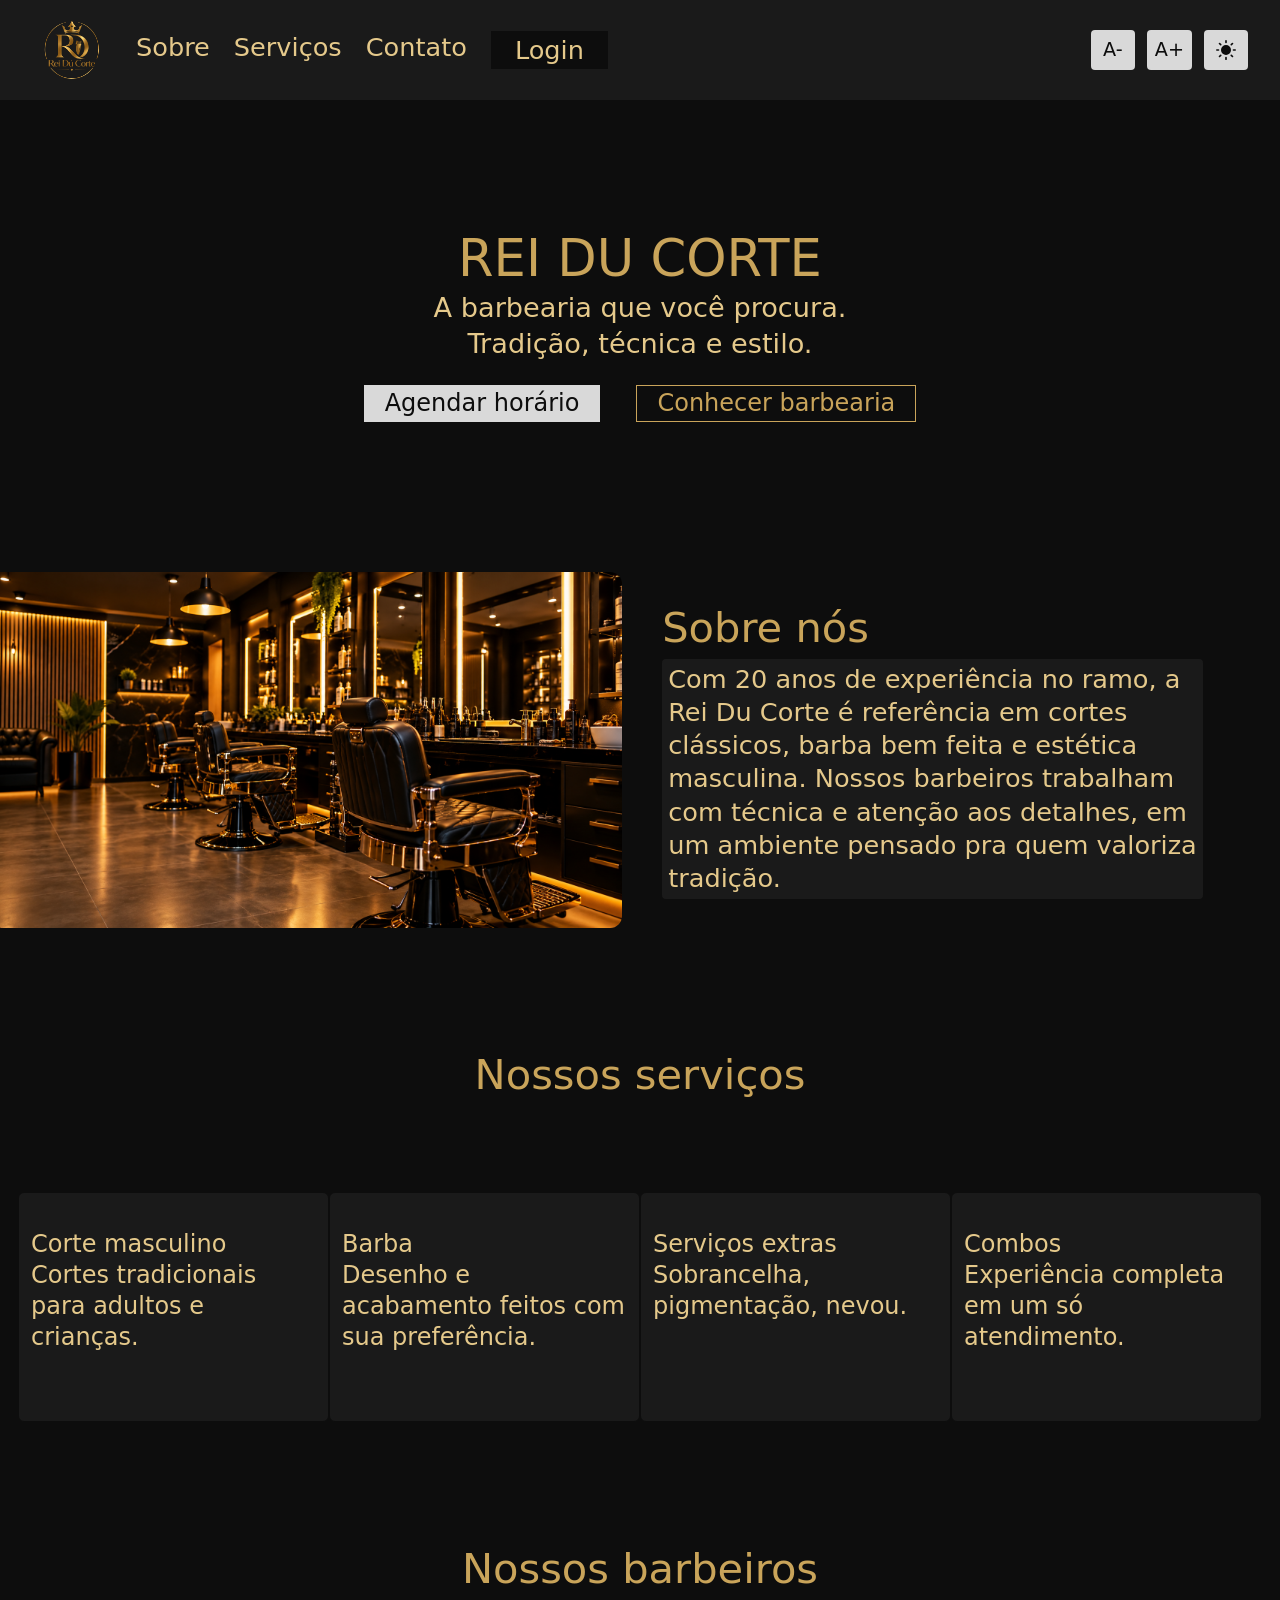
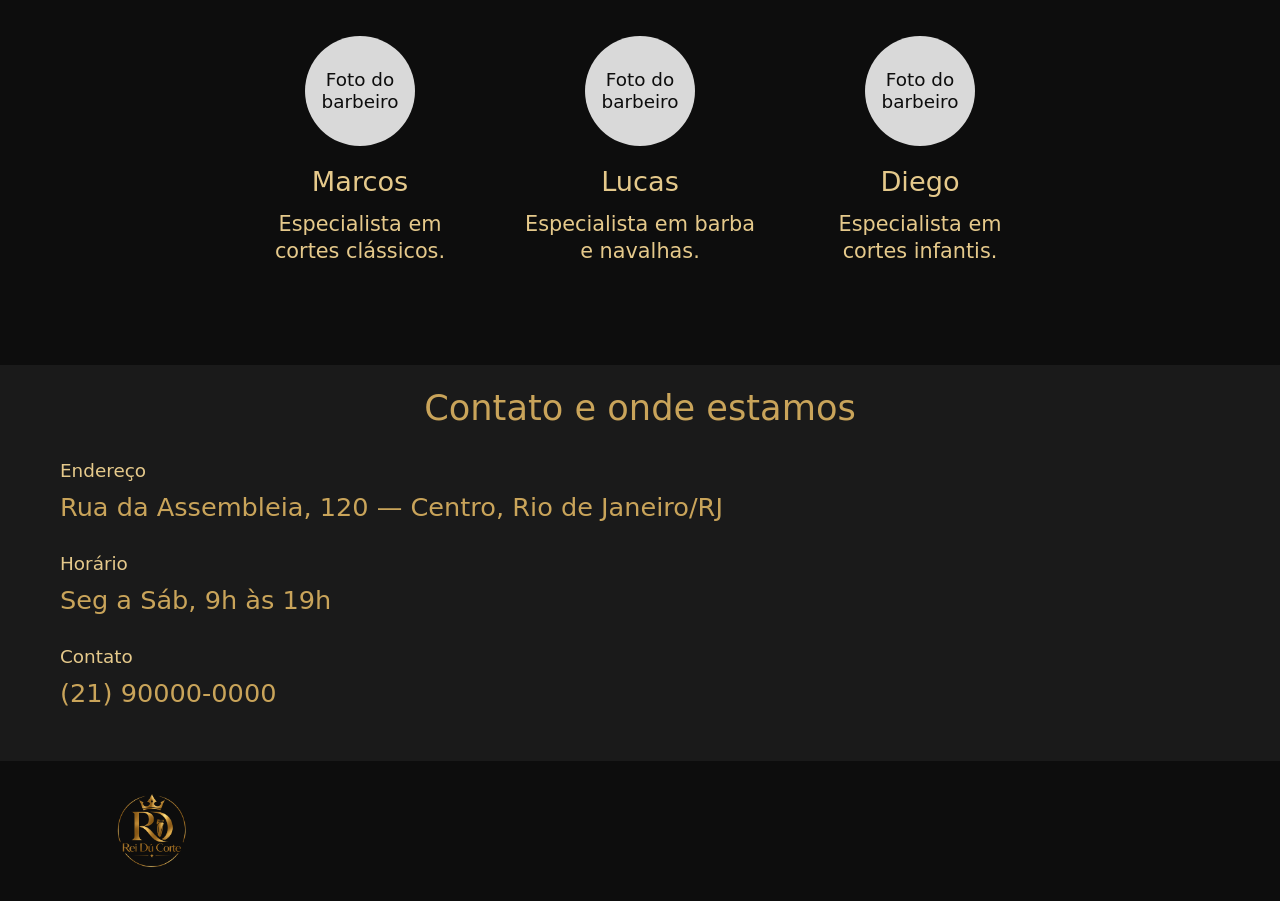
==== ReiDuCorte/index.html @ a7b91976 "Home atualizada" ====
<!DOCTYPE html>
 
<!--
  CONTRATO PARA O JAVASCRIPT (js/script.js)
  - Botões: #btn-menos, #btn-mais e #btn-tema. O HTML deles não precisa mudar.
  - Tema: trocar o atributo data-tema da tag <html> entre "light" e "dark".
    Os ícones (lua/sol) alternam sozinhos por CSS.
  - Fonte: alterar a variável CSS --escala na tag <html> (padrão 1; sugestão: 0.8 a 1.5, passos de 0.1):
    document.documentElement.style.setProperty('--escala', valor)
  - Persistência: guardar tema e escala no localStorage. Para a página não piscar em claro
    quando o tema salvo for dark, aplicar o tema salvo com um script curto no <head>.
  - Ativar: descomentar a tag <script> no final do <body>.
-->

<html lang="pt-BR" data-tema="dark">
<head>
  <meta charset="UTF-8">
  <meta name="viewport" content="width=device-width, initial-scale=1.0">
  <title>Rei Du Corte — Barbearia</title>
  <link rel="stylesheet" href="css/index.css">
</head>
<body>
 
  <header class="topo">
    <a href="#inicio" class="topo__logo">
      <img src="img/logobarbearia.png" alt="Logo da barbearia Rei Du Corte" width="217" height="217">
    </a>
    <nav class="topo__menu" aria-label="Menu principal">
      <a href="#sobre">Sobre</a>
      <a href="#servicos">Serviços</a>
      <a href="#contato">Contato</a>
      <a href="login.html" class="btn-login">Login</a>
    </nav>
    <div class="topo__acoes">
      <div class="acessibilidade" role="group" aria-label="Acessibilidade">
        <button type="button" id="btn-menos" class="btn-acess" aria-label="Diminuir fonte">A-</button>
        <button type="button" id="btn-mais" class="btn-acess" aria-label="Aumentar fonte">A+</button>
        <button type="button" id="btn-tema" class="btn-acess" aria-label="Alternar tema claro/escuro">
          <svg class="icone-lua" viewBox="0 0 24 24" aria-hidden="true" focusable="false"><path d="M21 12.79A9 9 0 1 1 11.21 3 7 7 0 0 0 21 12.79z"/></svg>
          <svg class="icone-sol" viewBox="0 0 24 24" aria-hidden="true" focusable="false"><circle cx="12" cy="12" r="5"/><path d="M12 1v2M12 21v2M4.22 4.22l1.42 1.42M18.36 18.36l1.42 1.42M1 12h2M21 12h2M4.22 19.78l1.42-1.42M18.36 5.64l1.42-1.42"/></svg>
        </button>
      </div>
    </div>
  </header>
 
  <main>
    <section id="inicio" class="hero">
      <h1>REI DU CORTE</h1>
      <p>A barbearia que você procura.<br>Tradição, técnica e estilo.</p>
      <div class="hero__botoes">
        <a href="login.html" class="btn btn--escuro">Agendar horário</a>
        <a href="#sobre" class="btn btn--contorno">Conhecer barbearia</a>
      </div>
    </section>
 
    <section id="sobre" class="sobre">
      <img src="img/ambientebarbearia.png" alt="Ambiente da barbearia Rei Du Corte" width="810" height="454">
      <div class="sobre__texto">
        <h2>Sobre nós</h2>
        <p>Com 20 anos de experiência no ramo, a Rei Du Corte é referência em cortes clássicos, barba bem feita e estética masculina. Nossos barbeiros trabalham com técnica e atenção aos detalhes, em um ambiente pensado pra quem valoriza tradição.</p>
      </div>
    </section>
 
    <section id="servicos" class="servicos">
      <h2>Nossos serviços</h2>
      <div class="servicos__grade">
        <article class="card">
          <h3>Corte masculino</h3>
          <p>Cortes tradicionais para adultos e crianças.</p>
        </article>
        <article class="card">
          <h3>Barba</h3>
          <p>Desenho e acabamento feitos com sua preferência.</p>
        </article>
        <article class="card">
          <h3>Serviços extras</h3>
          <p>Sobrancelha, pigmentação, nevou.</p>
        </article>
        <article class="card">
          <h3>Combos</h3>
          <p>Experiência completa em um só atendimento.</p>
        </article>
      </div>
    </section>
 
    <section id="barbeiros" class="barbeiros">
      <h2>Nossos barbeiros</h2>
      <div class="barbeiros__lista">
        <article class="barbeiro">
          <div class="barbeiro__foto">Foto do barbeiro</div>
          <h3>Marcos</h3>
          <p>Especialista em cortes clássicos.</p>
        </article>
        <article class="barbeiro">
          <div class="barbeiro__foto">Foto do barbeiro</div>
          <h3>Lucas</h3>
          <p>Especialista em barba e navalhas.</p>
        </article>
        <article class="barbeiro">
          <div class="barbeiro__foto">Foto do barbeiro</div>
          <h3>Diego</h3>
          <p>Especialista em cortes infantis.</p>
        </article>
      </div>
    </section>
  </main>
 
  <footer>
    <section id="contato" class="contato">
      <h2>Contato e onde estamos</h2>
      <dl>
        <dt>Endereço</dt>
        <dd>Rua da Assembleia, 120 — Centro, Rio de Janeiro/RJ</dd>
        <dt>Horário</dt>
        <dd>Seg a Sáb, 9h às 19h</dd>
        <dt>Contato</dt>
        <dd>(21) 90000-0000</dd>
      </dl>
    </section>
    <div class="rodape">
      <img src="img/logobarbearia.png" alt="Rei Du Corte" width="158" height="158">
    </div>
  </footer>

  <!-- <script src="js/script.js" defer></script> -->
</body>
</html>
---- ReiDuCorte/css/index.css ----
/* ===== Variáveis ===== */
:root {
  --fundo: #f5f5f5;
  --preto: #0d0d0d;
  --escuro: #1a1a1a;
  --cinza: #d9d9d9;
  --dourado: #c9a45a;
  --altura-topo: 100px;
  --escala: 1;
  --dourado-claro: #e5c98b;
}
 
/* ===== Base ===== */
*, *::before, *::after { box-sizing: border-box; }
 
html {
  scroll-behavior: smooth;
  font-size: calc(16px * var(--escala, 1));
}
 
body {
  margin: 0;
  font-family: "Segoe UI", system-ui, -apple-system, Arial, sans-serif;
  background: var(--fundo);
  color: var(--preto);
  line-height: 1.3;
  overflow-wrap: break-word;
}
 
img { max-width: 100%; height: auto; display: block; }
 
h1, h2, h3, p { margin: 0; }
 
h2 {
  font-size: 2.2rem;
  font-weight: 400;
}
 
/* Evita que o topo fixo cubra o título ao rolar */
section[id] {
  scroll-margin-top: var(--altura-topo);
}
 
:focus-visible {
  outline: 3px solid var(--dourado);
  outline-offset: 3px;
}
 
/* ===== Topo ===== */
/* Fontes do topo em px de propósito: não escalam com A-/A+, para o cabeçalho não quebrar. */
.topo {
  position: sticky;
  top: 0;
  z-index: 10;
  min-height: var(--altura-topo);
  display: flex;
  align-items: center;
  flex-wrap: wrap;
  gap: 8px 24px;
  padding: 8px 32px;
  background: var(--preto);
}
 
.topo__logo img { height: 80px; width: auto; }
 
.topo__menu { display: flex; gap: 24px; }
 
.topo__menu a {
  color: var(--fundo);
  text-decoration: none;
  font-size: 25.6px;
}
 
.topo__menu a:hover { color: var(--dourado); }
 
.topo__acoes {
  display: flex;
  align-items: center;
  gap: 32px;
  margin-left: auto;
}
 
.acessibilidade { display: flex; gap: 12px; }
 
.btn-acess {
  display: flex;
  align-items: center;
  justify-content: center;
  min-width: 44px;
  height: 40px;
  padding: 0 8px;
  border: 0;
  border-radius: 4px;
  background: var(--cinza);
  color: var(--preto);
  font: inherit;
  font-size: 19.2px;
  cursor: pointer;
}
 
.btn-acess:hover { background: var(--dourado); }
 
.btn-acess svg {
  width: 20px;
  height: 20px;
  fill: currentColor;
  stroke: currentColor;
  stroke-width: 2;
  stroke-linecap: round;
}
 
/* Lua no tema claro, sol no escuro */
.icone-sol { display: none; }
 
.btn-login {
  background: var(--dourado);
  color: var(--preto);
  text-decoration: none;
  font-size: 25.6px;
  padding: 0 24px;
  line-height: 1.5;
}
 
.btn-login:hover { filter: brightness(1.1); }
 
/* ===== Botões ===== */
.btn {
  display: inline-block;
  text-decoration: none;
  font-size: 1.5rem;
  padding: 2px 20px;
  border: 1px solid var(--preto);
}
 
.btn--escuro {
  background: var(--preto);
  color: var(--dourado);
}
 
.btn--escuro:hover { background: var(--dourado); color: var(--preto); }
 
.btn--contorno {
  background: transparent;
  color: var(--preto);
}
 
.btn--contorno:hover { background: var(--preto); color: var(--fundo); }
 
/* ===== Hero ===== */
.hero {
  padding: 130px 24px 150px;
  text-align: center;
}
 
.hero h1 {
  font-size: 3.2rem;
  font-weight: 400;
  line-height: 1.1;
}
 
.hero p {
  font-size: 1.7rem;
  margin-top: 4px;
}
 
.hero__botoes {
  display: flex;
  justify-content: center;
  flex-wrap: wrap;
  gap: 36px;
  margin-top: 24px;
}
 
/* ===== Sobre ===== */
.sobre {
  display: grid;
  grid-template-columns: 1.15fr 1fr;
  align-items: center;
  gap: 40px;
  padding-right: 6%;
  margin-bottom: 120px;
}
 
.sobre img {
  width: 100%;
  height: 100%;
  max-height: 400px;
  object-fit: cover;
  border-radius: 0 12px 12px 0;
}
 
.sobre__texto h2 {
  font-size: 2.6rem;
  margin-bottom: 4px;
}
 
.sobre__texto p {
  background: var(--escuro);
  color: var(--dourado);
  font-size: 1.6rem;
  padding: 4px 6px;
  border-radius: 4px;
}
 
/* ===== Serviços ===== */
.servicos {
  padding: 0 18px;
  margin-bottom: 120px;
  text-align: center;
}
 
.servicos h2 {
  font-size: 2.6rem;
  margin-bottom: 90px;
}
 
.servicos__grade {
  display: grid;
  grid-template-columns: repeat(4, 1fr);
  text-align: left;
}
 
.card {
  background: var(--cinza);
  border: 1px solid var(--preto);
  border-radius: 6px;
  min-height: 230px;
  padding: 36px 12px 12px;
}
 
.card h3 {
  font-size: 1.5rem;
  font-weight: 400;
}
 
.card p {
  font-size: 1.5rem;
  color: #333;
}
 
/* ===== Barbeiros ===== */
.barbeiros {
  padding: 0 24px;
  margin-bottom: 100px;
  text-align: center;
}
 
.barbeiros h2 {
  font-size: 2.6rem;
  margin-bottom: 40px;
}
 
.barbeiros__lista {
  display: flex;
  justify-content: center;
  flex-wrap: wrap;
  gap: 40px 50px;
}
 
.barbeiro {
  width: 230px;
}
 
.barbeiro__foto {
  width: 110px;
  height: 110px;
  margin: 0 auto 18px;
  border-radius: 50%;
  background: var(--cinza);
  display: flex;
  align-items: center;
  justify-content: center;
  padding: 10px;
  font-size: 1.15rem;
  line-height: 1.2;
  text-align: center;
  overflow: hidden;
}
 
.barbeiro h3 {
  font-size: 1.7rem;
  font-weight: 400;
  margin-bottom: 12px;
}
 
.barbeiro p {
  font-size: 1.3rem;
}
 
/* ===== Contato ===== */
.contato {
  background: var(--escuro);
  color: var(--fundo);
  padding: 20px 60px 50px;
}
 
.contato h2 {
  color: var(--dourado);
  text-align: center;
  margin-bottom: 24px;
}
 
.contato dl { margin: 0; }
 
.contato dt {
  font-size: 1.15rem;
  margin-top: 28px;
}
 
.contato dd {
  margin: 8px 0 0;
  color: var(--dourado);
  font-size: 1.6rem;
}
 
/* ===== Rodapé ===== */
.rodape {
  background: var(--preto);
  padding: 20px 0 20px 8%;
}
 
.rodape img {
  height: 100px;
  width: auto;
}
 
/* ===== Tablet ===== */
@media (max-width: 900px) {
  :root { --altura-topo: 84px; }
 
  .topo { padding: 8px 20px; gap: 8px 16px; }
  .topo__logo img { height: 66px; }
  .topo__menu { gap: 16px; }
  .topo__acoes { gap: 16px; }
  .topo__menu a,
  .btn-login { font-size: 20.8px; }
 
  .hero { padding: 90px 20px 100px; }
 
  .sobre {
    grid-template-columns: 1fr;
    padding: 0 20px;
    margin-bottom: 80px;
  }
 
  .sobre img { border-radius: 12px; max-height: 340px; }
 
  .servicos { margin-bottom: 80px; }
  .servicos h2 { margin-bottom: 40px; }
  .servicos__grade { grid-template-columns: repeat(2, 1fr); gap: 12px; }
 
  .contato { padding: 20px 28px 40px; }
}
 
/* ===== Celular ===== */
@media (max-width: 600px) {
  :root { --altura-topo: 112px; }
 
  html { font-size: calc(15px * var(--escala, 1)); }
 
  /* Linha 1: logo + botões + login. Linha 2: links */
  .topo { padding: 8px 16px; gap: 6px 12px; }
  .topo__logo img { height: 56px; }
  .topo__menu { order: 3; width: 100%; justify-content: center; gap: 22px; }
  .topo__acoes { gap: 10px; }
  .acessibilidade { gap: 8px; }
  .btn-login { padding: 0 12px; }
  .topo__menu a,
  .btn-login { font-size: 19.5px; }
  .btn-acess { font-size: 18px; }
 
  .hero { padding: 60px 16px 70px; }
  .hero__botoes { gap: 14px; }
 
  .servicos__grade { grid-template-columns: 1fr; }
  .card { min-height: 0; padding: 20px 14px 16px; }
 
  .barbeiros__lista { flex-direction: column; align-items: center; }
 
  .rodape { padding-left: 0; }
  .rodape img { margin: 0 auto; }
}
 
/* ===== Tema escuro (ativado por data-tema="dark" na tag <html>) ===== */
/* Só entram aqui as propriedades que MUDAM em relação ao tema claro. */
html[data-tema="dark"] { color-scheme: dark; }
html[data-tema="dark"] body { background: var(--preto); color: var(--dourado-claro); }
html[data-tema="dark"] h2,
html[data-tema="dark"] .hero h1 { color: var(--dourado); }
 
html[data-tema="dark"] .topo { background: var(--escuro); }
html[data-tema="dark"] .topo__menu a { color: var(--dourado-claro); }
html[data-tema="dark"] .topo__menu a:hover { color: var(--dourado); }
html[data-tema="dark"] .btn-login { background: var(--preto); color: var(--dourado-claro); }
 
html[data-tema="dark"] .icone-lua { display: none; }
html[data-tema="dark"] .icone-sol { display: block; }
 
html[data-tema="dark"] .btn--escuro {
  background: var(--cinza);
  color: var(--preto);
  border-color: var(--cinza);
}
html[data-tema="dark"] .btn--escuro:hover { background: var(--dourado); border-color: var(--dourado); }
html[data-tema="dark"] .btn--contorno { border-color: var(--dourado); color: var(--dourado); }
html[data-tema="dark"] .btn--contorno:hover { background: var(--dourado); color: var(--preto); }
 
html[data-tema="dark"] .sobre__texto p { color: var(--dourado-claro); }
html[data-tema="dark"] .card { background: var(--escuro); border-color: var(--preto); }
html[data-tema="dark"] .card p { color: var(--dourado-claro); }
html[data-tema="dark"] .barbeiro__foto { color: var(--preto); }
html[data-tema="dark"] .contato { color: var(--dourado-claro); }
 
/* ===== Respeita preferência de menos movimento ===== */
@media (prefers-reduced-motion: reduce) {
  html { scroll-behavior: auto; }
}
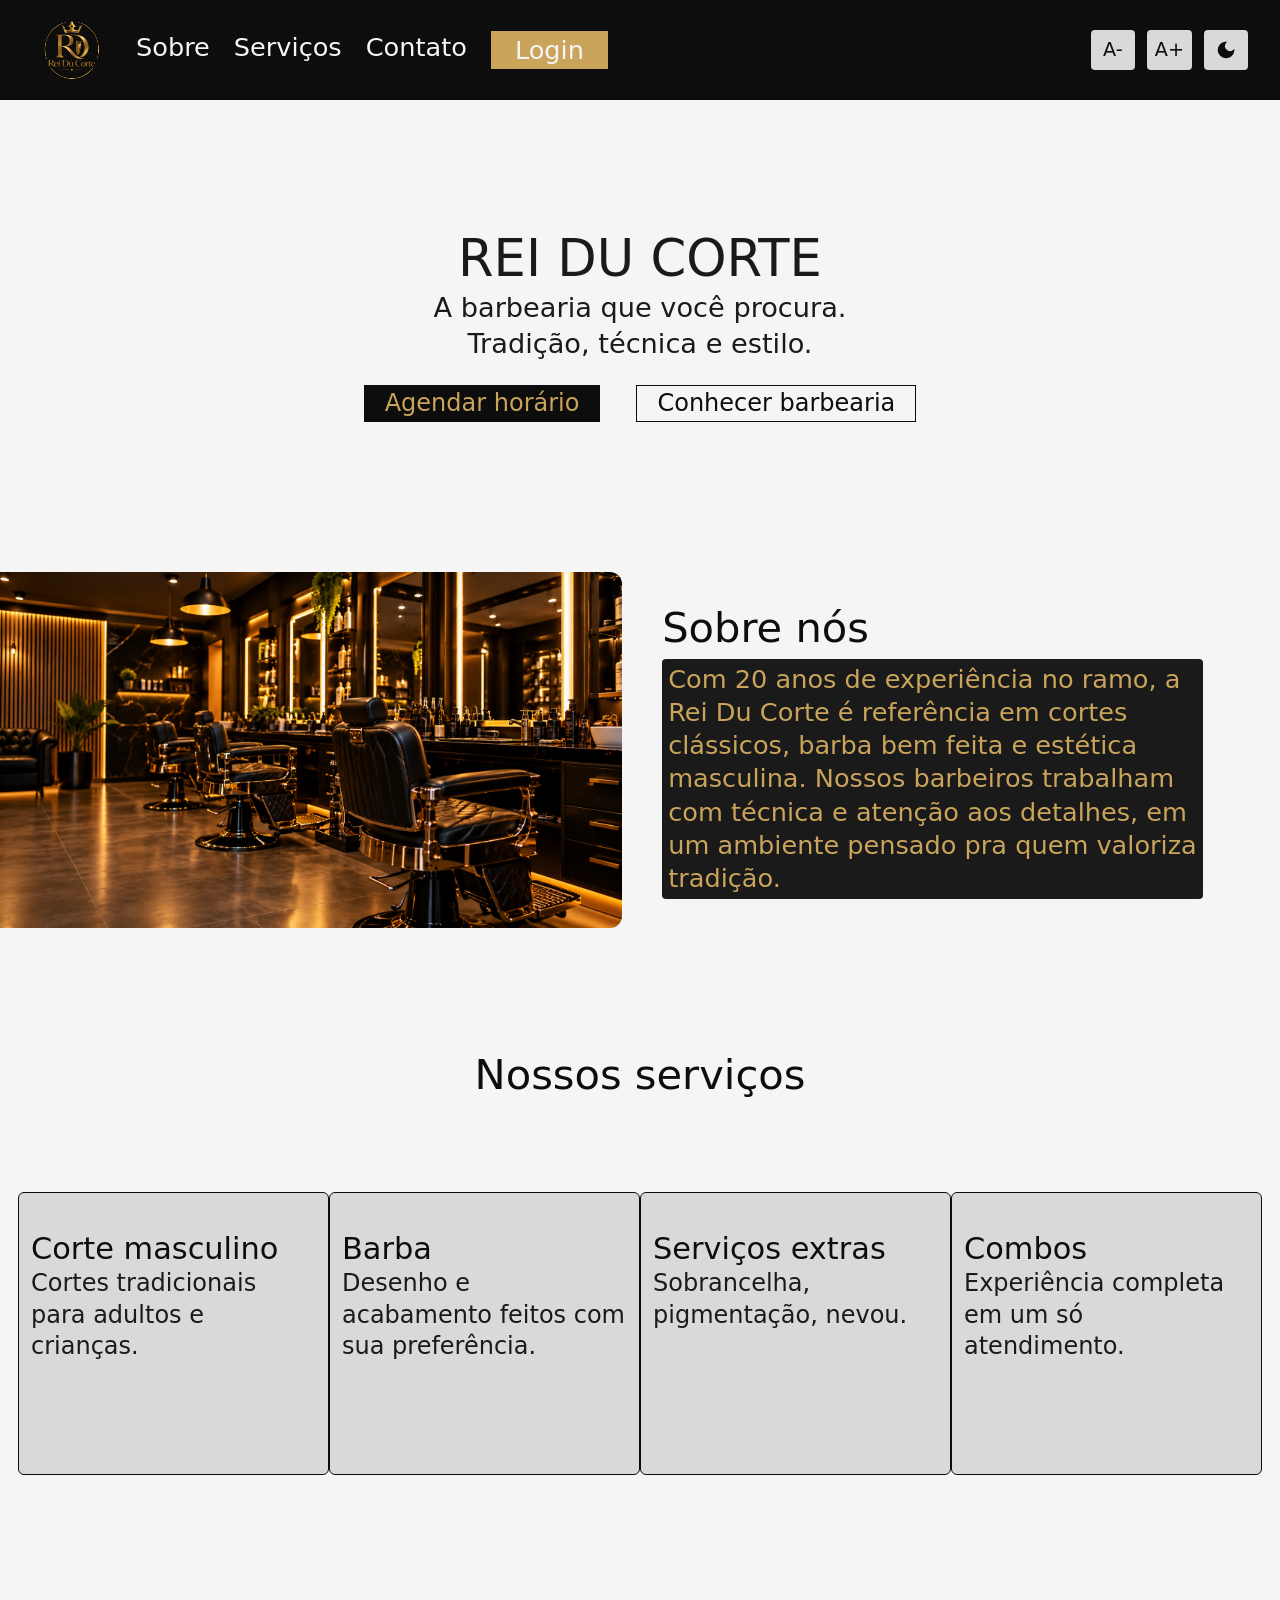
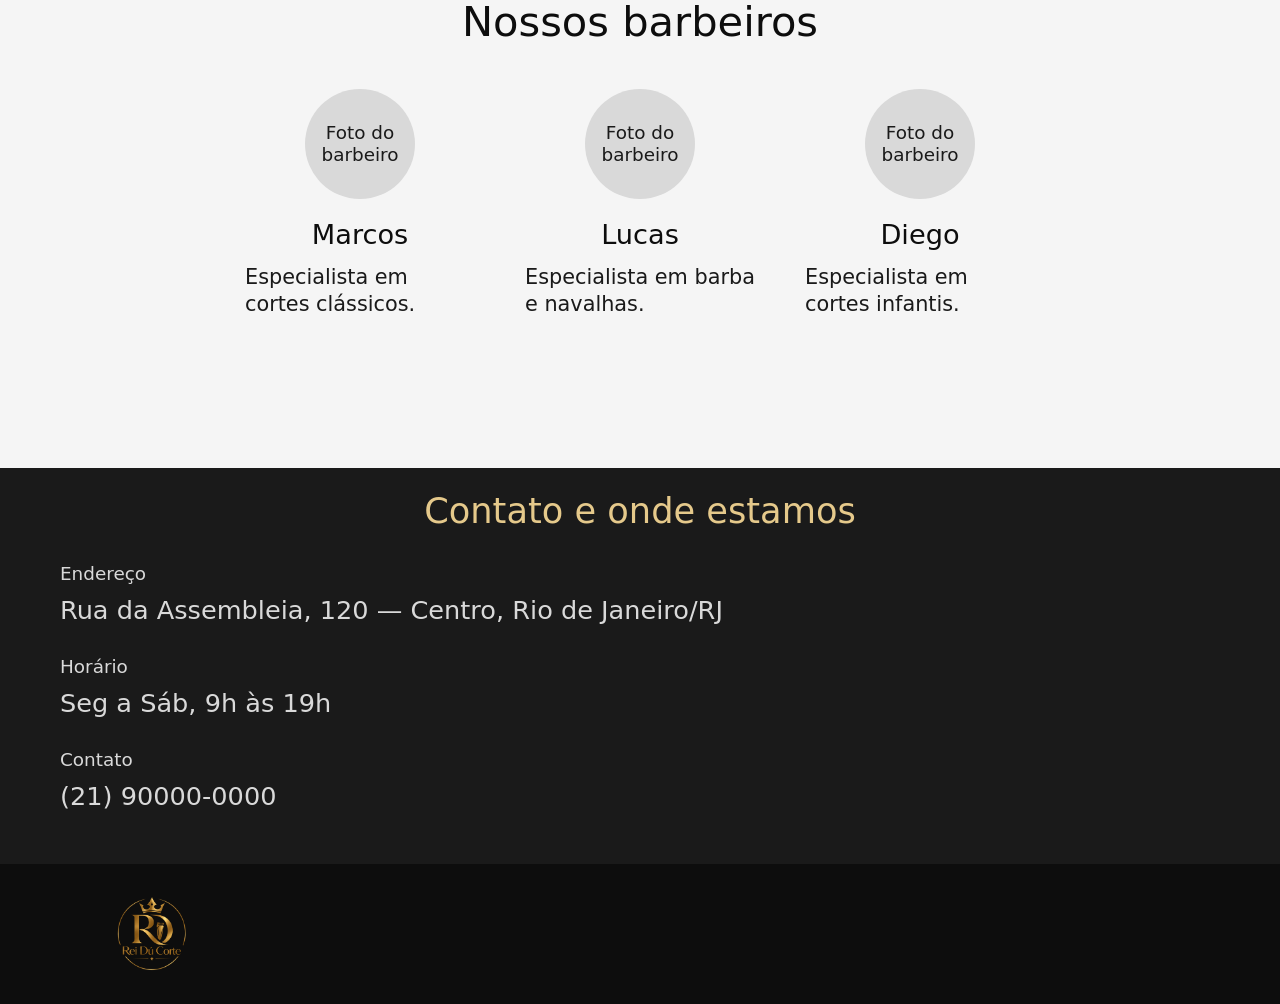
==== commit 803ad71d: "css global criado/alterado" ====
--- a/ReiDuCorte/index.html
+++ b/ReiDuCorte/index.html
@@ -12,11 +12,12 @@
   - Ativar: descomentar a tag <script> no final do <body>.
 -->
 
-<html lang="pt-BR" data-tema="dark">
+<html lang="pt-BR" data-tema="dar">
 <head>
   <meta charset="UTF-8">
   <meta name="viewport" content="width=device-width, initial-scale=1.0">
   <title>Rei Du Corte — Barbearia</title>
+  <link rel="stylesheet" href="css/global.css">
   <link rel="stylesheet" href="css/index.css">
 </head>
 <body>
--- a/ReiDuCorte/css/global.css
+++ b/ReiDuCorte/css/global.css
@@ -0,0 +1,100 @@
+:root {
+  --branco: #f5f5f5;
+  --preto: #0d0d0d;
+  --escuro: #1a1a1a;
+  --cinza: #d9d9d9;
+  --dourado: #c9a45a;
+  --dourado-claro: #e5c98b;
+ 
+  
+  --escala: 1;
+ 
+
+  --fundo-pagina: var(--branco);  
+  --texto: var(--escuro);         
+  --titulo: var(--preto);         
+  --card-fundo: var(--cinza);     
+  --card-titulo: var(--preto);    
+  --card-texto: var(--escuro);    
+}
+ 
+ 
+html[data-tema="dark"] {
+  color-scheme: dark;
+ 
+  --fundo-pagina: var(--preto);
+  --texto: var(--cinza);
+  --titulo: var(--branco);
+  --card-fundo: var(--escuro);
+  --card-titulo: var(--branco);
+  --card-texto: var(--cinza);
+}
+ 
+ 
+*, *::before, *::after { box-sizing: border-box; }
+ 
+html {
+  scroll-behavior: smooth;
+  font-size: calc(16px * var(--escala, 1));  
+}
+ 
+body {
+  margin: 0;
+  font-family: "Segoe UI", system-ui, -apple-system, Arial, sans-serif;
+  background: var(--fundo-pagina);
+  color: var(--texto);
+  line-height: 1.3;
+  overflow-wrap: break-word;
+}
+ 
+img { max-width: 100%; height: auto; display: block; }
+ 
+
+:focus-visible {
+  outline: 3px solid var(--dourado);
+  outline-offset: 3px;
+}
+ 
+
+@media (max-width: 600px) {
+  html { font-size: calc(15px * var(--escala, 1)); }
+}
+ 
+ 
+.btn-acess {
+  display: flex;
+  align-items: center;
+  justify-content: center;
+  min-width: 44px;
+  height: 40px;
+  padding: 0 8px;
+  border: 0;
+  border-radius: 4px;
+  background: var(--cinza);
+  color: var(--preto);
+  font: inherit;
+  font-size: 19.2px;
+  cursor: pointer;
+}
+ 
+.btn-acess:hover { background: var(--dourado); }
+ 
+.btn-acess svg {
+  width: 20px;
+  height: 20px;
+  fill: currentColor;
+  stroke: currentColor;
+  stroke-width: 2;
+  stroke-linecap: round;
+}
+ 
+
+.icone-sol { display: none; }
+html[data-tema="dark"] .icone-lua { display: none; }
+html[data-tema="dark"] .icone-sol { display: block; }
+ 
+ 
+@media (prefers-reduced-motion: reduce) {
+  html { scroll-behavior: auto; }
+}
+ 
--- a/ReiDuCorte/css/index.css
+++ b/ReiDuCorte/css/index.css
@@ -1,53 +1,18 @@
-/* ===== Variáveis ===== */
-:root {
-  --fundo: #f5f5f5;
-  --preto: #0d0d0d;
-  --escuro: #1a1a1a;
-  --cinza: #d9d9d9;
-  --dourado: #c9a45a;
-  --altura-topo: 100px;
-  --escala: 1;
-  --dourado-claro: #e5c98b;
-}
- 
-/* ===== Base ===== */
-*, *::before, *::after { box-sizing: border-box; }
- 
-html {
-  scroll-behavior: smooth;
-  font-size: calc(16px * var(--escala, 1));
-}
- 
-body {
-  margin: 0;
-  font-family: "Segoe UI", system-ui, -apple-system, Arial, sans-serif;
-  background: var(--fundo);
-  color: var(--preto);
-  line-height: 1.3;
-  overflow-wrap: break-word;
-}
- 
-img { max-width: 100%; height: auto; display: block; }
+:root { --altura-topo: 100px; }
  
 h1, h2, h3, p { margin: 0; }
  
 h2 {
   font-size: 2.2rem;
   font-weight: 400;
-}
- 
-/* Evita que o topo fixo cubra o título ao rolar */
+  color: var(--titulo);
+}
+ 
 section[id] {
   scroll-margin-top: var(--altura-topo);
 }
  
-:focus-visible {
-  outline: 3px solid var(--dourado);
-  outline-offset: 3px;
-}
- 
-/* ===== Topo ===== */
-/* Fontes do topo em px de propósito: não escalam com A-/A+, para o cabeçalho não quebrar. */
+
 .topo {
   position: sticky;
   top: 0;
@@ -66,7 +31,7 @@
 .topo__menu { display: flex; gap: 24px; }
  
 .topo__menu a {
-  color: var(--fundo);
+  color: var(--branco);
   text-decoration: none;
   font-size: 25.6px;
 }
@@ -77,40 +42,11 @@
   display: flex;
   align-items: center;
   gap: 32px;
-  margin-left: auto;
+  margin-left: auto;   
 }
  
 .acessibilidade { display: flex; gap: 12px; }
  
-.btn-acess {
-  display: flex;
-  align-items: center;
-  justify-content: center;
-  min-width: 44px;
-  height: 40px;
-  padding: 0 8px;
-  border: 0;
-  border-radius: 4px;
-  background: var(--cinza);
-  color: var(--preto);
-  font: inherit;
-  font-size: 19.2px;
-  cursor: pointer;
-}
- 
-.btn-acess:hover { background: var(--dourado); }
- 
-.btn-acess svg {
-  width: 20px;
-  height: 20px;
-  fill: currentColor;
-  stroke: currentColor;
-  stroke-width: 2;
-  stroke-linecap: round;
-}
- 
-/* Lua no tema claro, sol no escuro */
-.icone-sol { display: none; }
  
 .btn-login {
   background: var(--dourado);
@@ -123,7 +59,7 @@
  
 .btn-login:hover { filter: brightness(1.1); }
  
-/* ===== Botões ===== */
+ 
 .btn {
   display: inline-block;
   text-decoration: none;
@@ -144,9 +80,9 @@
   color: var(--preto);
 }
  
-.btn--contorno:hover { background: var(--preto); color: var(--fundo); }
- 
-/* ===== Hero ===== */
+.btn--contorno:hover { background: var(--preto); color: var(--branco); }
+ 
+
 .hero {
   padding: 130px 24px 150px;
   text-align: center;
@@ -171,7 +107,7 @@
   margin-top: 24px;
 }
  
-/* ===== Sobre ===== */
+ 
 .sobre {
   display: grid;
   grid-template-columns: 1.15fr 1fr;
@@ -194,6 +130,7 @@
   margin-bottom: 4px;
 }
  
+
 .sobre__texto p {
   background: var(--escuro);
   color: var(--dourado);
@@ -202,7 +139,7 @@
   border-radius: 4px;
 }
  
-/* ===== Serviços ===== */
+
 .servicos {
   padding: 0 18px;
   margin-bottom: 120px;
@@ -217,37 +154,37 @@
 .servicos__grade {
   display: grid;
   grid-template-columns: repeat(4, 1fr);
-  text-align: left;
+  
 }
  
 .card {
-  background: var(--cinza);
-  border: 1px solid var(--preto);
+  background: var(--card-fundo);   
+  border: 1px solid var(--preto);  
   border-radius: 6px;
   min-height: 230px;
   padding: 36px 12px 12px;
 }
  
 .card h3 {
-  font-size: 1.5rem;
+  font-size: 1.9rem;
   font-weight: 400;
+  color: var(--card-titulo);  
+  text-align: left;
+  
 }
  
 .card p {
   font-size: 1.5rem;
-  color: #333;
-}
- 
-/* ===== Barbeiros ===== */
-.barbeiros {
-  padding: 0 24px;
+  color: var(--card-texto);        
+  padding: 1 24px;
   margin-bottom: 100px;
-  text-align: center;
+  text-align: left;
 }
  
 .barbeiros h2 {
   font-size: 2.6rem;
   margin-bottom: 40px;
+  text-align: center;
 }
  
 .barbeiros__lista {
@@ -255,6 +192,7 @@
   justify-content: center;
   flex-wrap: wrap;
   gap: 40px 50px;
+  margin-bottom: 150px;
 }
  
 .barbeiro {
@@ -281,21 +219,24 @@
   font-size: 1.7rem;
   font-weight: 400;
   margin-bottom: 12px;
+  color: var(--titulo);  
+  text-align: center;
 }
  
 .barbeiro p {
   font-size: 1.3rem;
-}
- 
-/* ===== Contato ===== */
+  text-align: left;      
+}
+ 
+ 
 .contato {
   background: var(--escuro);
-  color: var(--fundo);
+  color: var(--cinza);             
   padding: 20px 60px 50px;
 }
  
 .contato h2 {
-  color: var(--dourado);
+  color: var(--dourado-claro);      
   text-align: center;
   margin-bottom: 24px;
 }
@@ -309,11 +250,9 @@
  
 .contato dd {
   margin: 8px 0 0;
-  color: var(--dourado);
-  font-size: 1.6rem;
-}
- 
-/* ===== Rodapé ===== */
+  font-size: 1.6rem;                
+}
+ 
 .rodape {
   background: var(--preto);
   padding: 20px 0 20px 8%;
@@ -324,7 +263,27 @@
   width: auto;
 }
  
-/* ===== Tablet ===== */
+ 
+html[data-tema="dark"] .hero h1 { color: var(--branco); }
+ 
+html[data-tema="dark"] .topo { background: var(--escuro); }
+html[data-tema="dark"] .topo__menu a { color: var(--dourado-claro); }
+html[data-tema="dark"] .topo__menu a:hover { color: var(--dourado); }
+html[data-tema="dark"] .btn-login { background: var(--preto); color: var(--dourado-claro); }
+ 
+html[data-tema="dark"] .btn--escuro {
+  background: var(--cinza);
+  color: var(--preto);
+  border-color: var(--cinza);
+}
+html[data-tema="dark"] .btn--escuro:hover { background: var(--dourado); border-color: var(--dourado); }
+html[data-tema="dark"] .btn--contorno { border-color: var(--dourado); color: var(--dourado); }
+html[data-tema="dark"] .btn--contorno:hover { background: var(--dourado); color: var(--preto); }
+ 
+
+html[data-tema="dark"] .barbeiro__foto { color: var(--preto); }
+ 
+ 
 @media (max-width: 900px) {
   :root { --altura-topo: 84px; }
  
@@ -351,14 +310,12 @@
  
   .contato { padding: 20px 28px 40px; }
 }
- 
-/* ===== Celular ===== */
+
+
 @media (max-width: 600px) {
   :root { --altura-topo: 112px; }
  
-  html { font-size: calc(15px * var(--escala, 1)); }
- 
-  /* Linha 1: logo + botões + login. Linha 2: links */
+  
   .topo { padding: 8px 16px; gap: 6px 12px; }
   .topo__logo img { height: 56px; }
   .topo__menu { order: 3; width: 100%; justify-content: center; gap: 22px; }
@@ -381,38 +338,3 @@
   .rodape img { margin: 0 auto; }
 }
  
-/* ===== Tema escuro (ativado por data-tema="dark" na tag <html>) ===== */
-/* Só entram aqui as propriedades que MUDAM em relação ao tema claro. */
-html[data-tema="dark"] { color-scheme: dark; }
-html[data-tema="dark"] body { background: var(--preto); color: var(--dourado-claro); }
-html[data-tema="dark"] h2,
-html[data-tema="dark"] .hero h1 { color: var(--dourado); }
- 
-html[data-tema="dark"] .topo { background: var(--escuro); }
-html[data-tema="dark"] .topo__menu a { color: var(--dourado-claro); }
-html[data-tema="dark"] .topo__menu a:hover { color: var(--dourado); }
-html[data-tema="dark"] .btn-login { background: var(--preto); color: var(--dourado-claro); }
- 
-html[data-tema="dark"] .icone-lua { display: none; }
-html[data-tema="dark"] .icone-sol { display: block; }
- 
-html[data-tema="dark"] .btn--escuro {
-  background: var(--cinza);
-  color: var(--preto);
-  border-color: var(--cinza);
-}
-html[data-tema="dark"] .btn--escuro:hover { background: var(--dourado); border-color: var(--dourado); }
-html[data-tema="dark"] .btn--contorno { border-color: var(--dourado); color: var(--dourado); }
-html[data-tema="dark"] .btn--contorno:hover { background: var(--dourado); color: var(--preto); }
- 
-html[data-tema="dark"] .sobre__texto p { color: var(--dourado-claro); }
-html[data-tema="dark"] .card { background: var(--escuro); border-color: var(--preto); }
-html[data-tema="dark"] .card p { color: var(--dourado-claro); }
-html[data-tema="dark"] .barbeiro__foto { color: var(--preto); }
-html[data-tema="dark"] .contato { color: var(--dourado-claro); }
- 
-/* ===== Respeita preferência de menos movimento ===== */
-@media (prefers-reduced-motion: reduce) {
-  html { scroll-behavior: auto; }
-}
- 
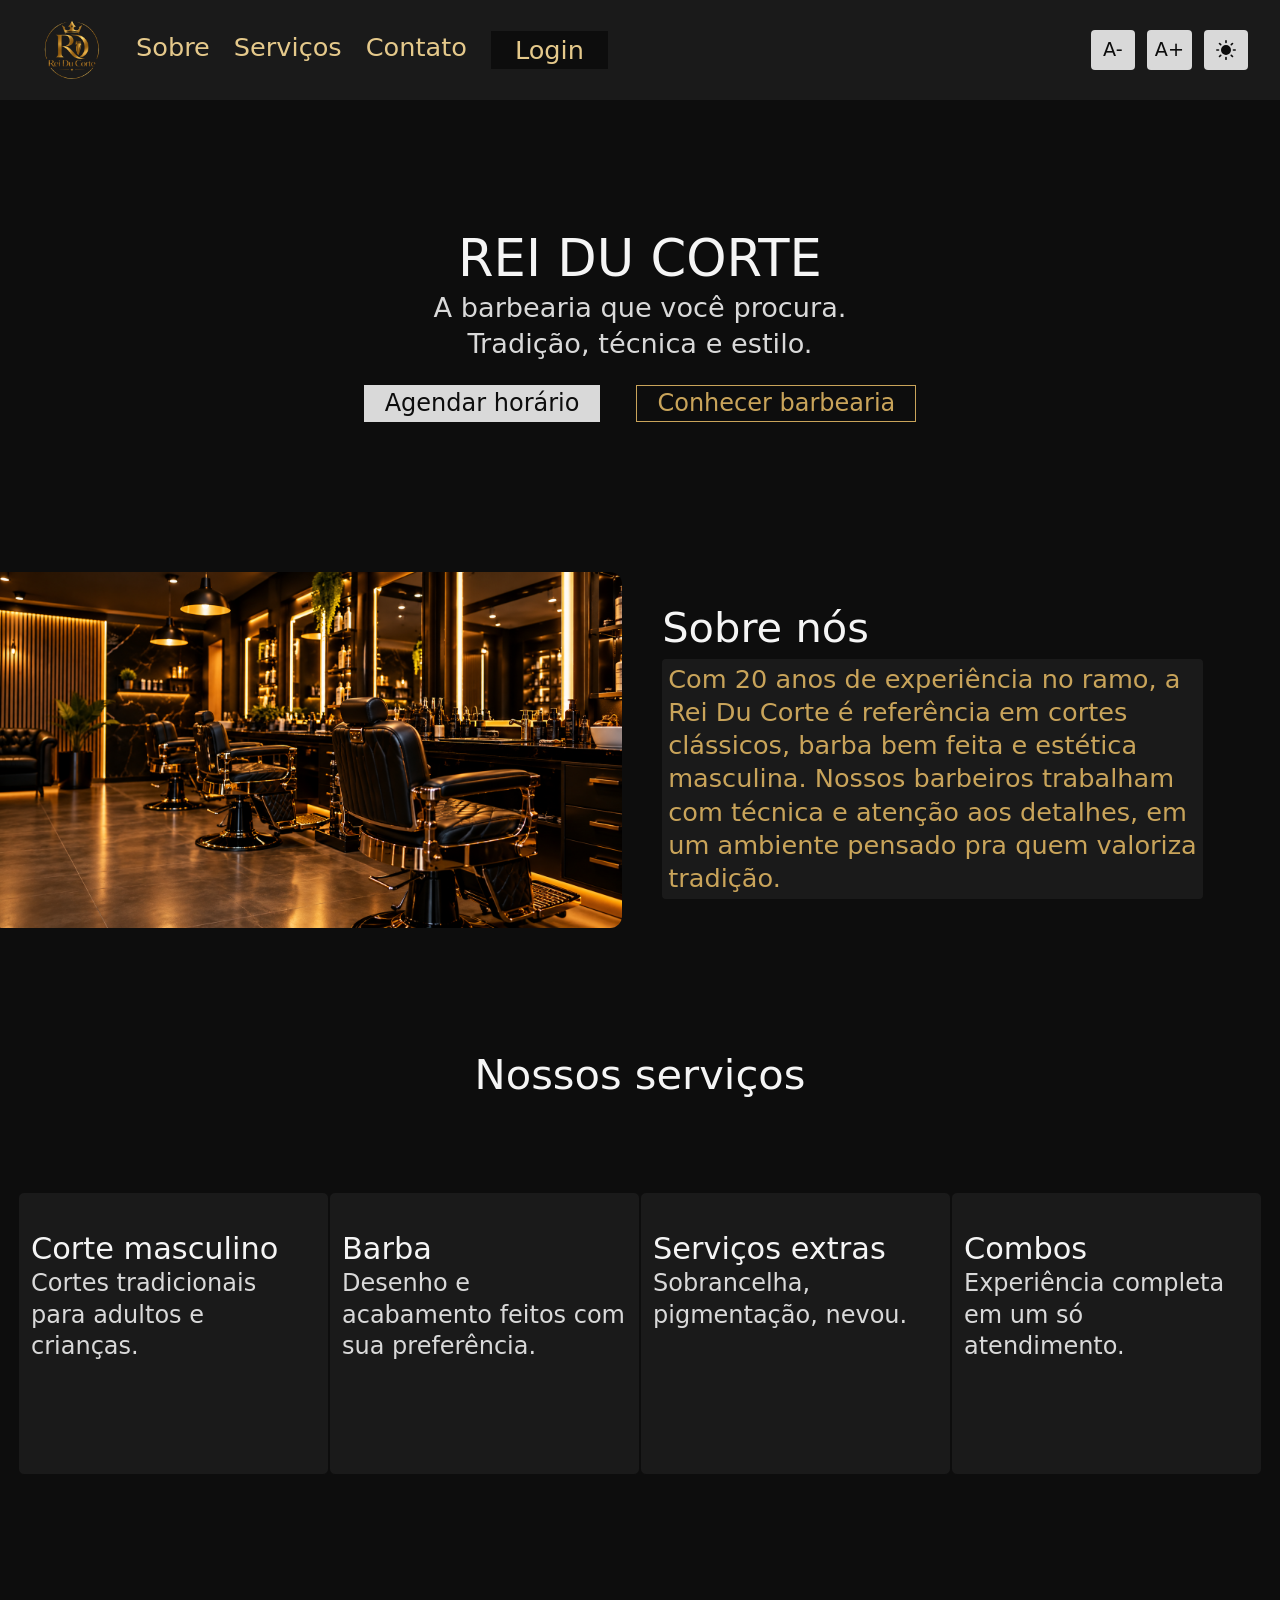
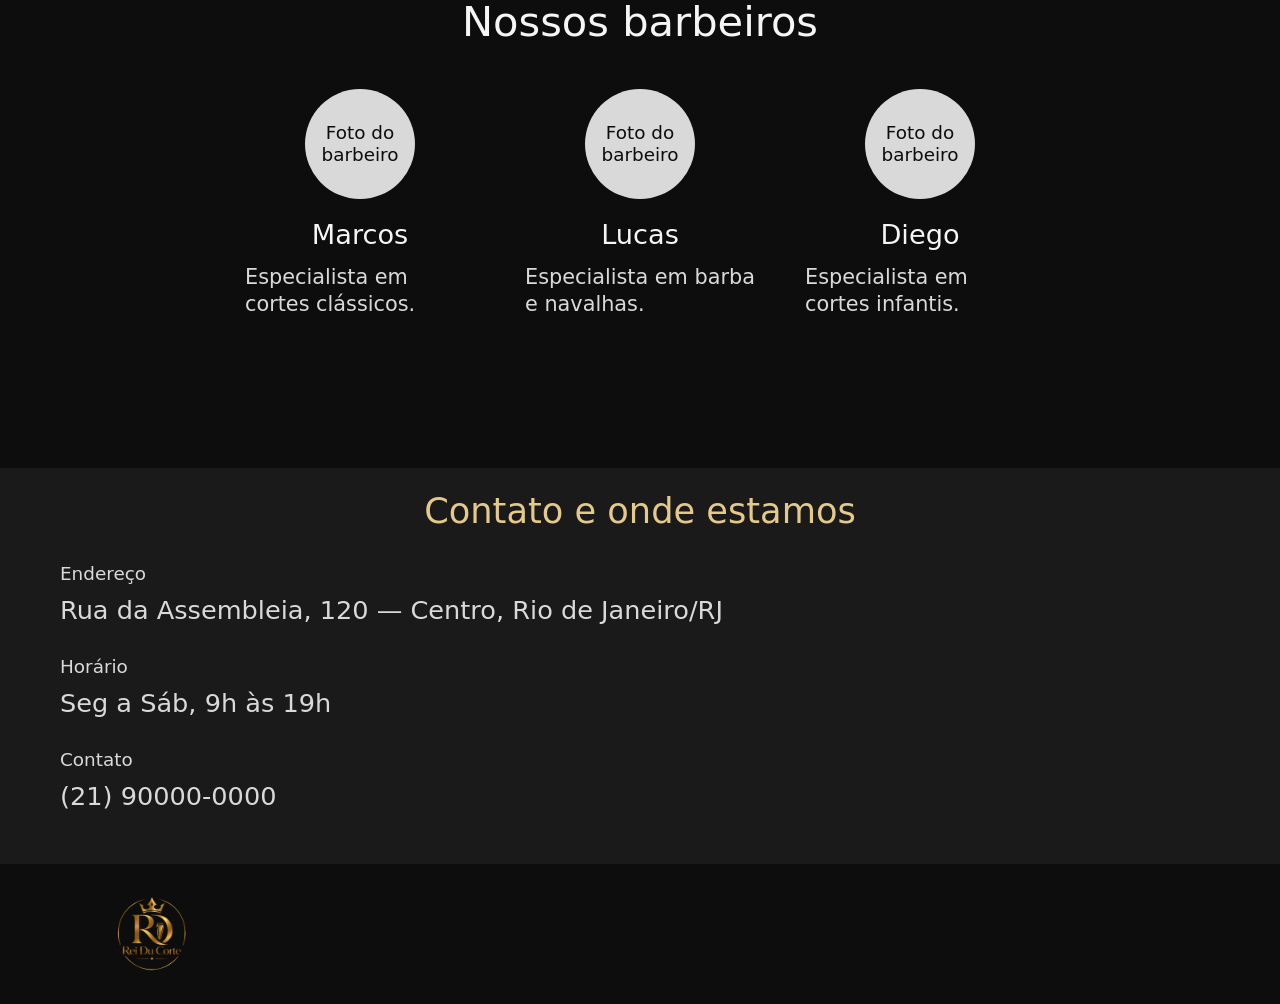
==== commit 31eb1cb8: "Página de login e cadastro criadas" ====
--- a/ReiDuCorte/index.html
+++ b/ReiDuCorte/index.html
@@ -12,7 +12,7 @@
   - Ativar: descomentar a tag <script> no final do <body>.
 -->
 
-<html lang="pt-BR" data-tema="dar">
+<html lang="pt-BR" data-tema="dark">
 <head>
   <meta charset="UTF-8">
   <meta name="viewport" content="width=device-width, initial-scale=1.0">
--- a/ReiDuCorte/css/global.css
+++ b/ReiDuCorte/css/global.css
@@ -92,6 +92,38 @@
 .icone-sol { display: none; }
 html[data-tema="dark"] .icone-lua { display: none; }
 html[data-tema="dark"] .icone-sol { display: block; }
+
+.btn {
+  display: inline-block;
+  text-decoration: none;
+  font: inherit;
+  font-size: 1.5rem;
+  cursor: pointer;
+  padding: 2px 20px;
+  border: 1px solid var(--preto);
+}
+ 
+.btn--escuro {
+  background: var(--preto);
+  color: var(--dourado);
+}
+.btn--escuro:hover { background: var(--dourado); color: var(--preto); }
+ 
+.btn--contorno {
+  background: transparent;
+  color: var(--preto);
+}
+.btn--contorno:hover { background: var(--preto); color: var(--branco); }
+ 
+
+html[data-tema="dark"] .btn--escuro {
+  background: var(--cinza);
+  color: var(--preto);
+  border-color: var(--cinza);
+}
+html[data-tema="dark"] .btn--escuro:hover { background: var(--dourado); border-color: var(--dourado); }
+html[data-tema="dark"] .btn--contorno { border-color: var(--dourado); color: var(--dourado); }
+html[data-tema="dark"] .btn--contorno:hover { background: var(--dourado); color: var(--preto); }
  
  
 @media (prefers-reduced-motion: reduce) {
--- a/ReiDuCorte/css/index.css
+++ b/ReiDuCorte/css/index.css
@@ -58,30 +58,7 @@
 }
  
 .btn-login:hover { filter: brightness(1.1); }
- 
- 
-.btn {
-  display: inline-block;
-  text-decoration: none;
-  font-size: 1.5rem;
-  padding: 2px 20px;
-  border: 1px solid var(--preto);
-}
- 
-.btn--escuro {
-  background: var(--preto);
-  color: var(--dourado);
-}
- 
-.btn--escuro:hover { background: var(--dourado); color: var(--preto); }
- 
-.btn--contorno {
-  background: transparent;
-  color: var(--preto);
-}
- 
-.btn--contorno:hover { background: var(--preto); color: var(--branco); }
- 
+
 
 .hero {
   padding: 130px 24px 150px;
@@ -270,16 +247,6 @@
 html[data-tema="dark"] .topo__menu a { color: var(--dourado-claro); }
 html[data-tema="dark"] .topo__menu a:hover { color: var(--dourado); }
 html[data-tema="dark"] .btn-login { background: var(--preto); color: var(--dourado-claro); }
- 
-html[data-tema="dark"] .btn--escuro {
-  background: var(--cinza);
-  color: var(--preto);
-  border-color: var(--cinza);
-}
-html[data-tema="dark"] .btn--escuro:hover { background: var(--dourado); border-color: var(--dourado); }
-html[data-tema="dark"] .btn--contorno { border-color: var(--dourado); color: var(--dourado); }
-html[data-tema="dark"] .btn--contorno:hover { background: var(--dourado); color: var(--preto); }
- 
 
 html[data-tema="dark"] .barbeiro__foto { color: var(--preto); }
  
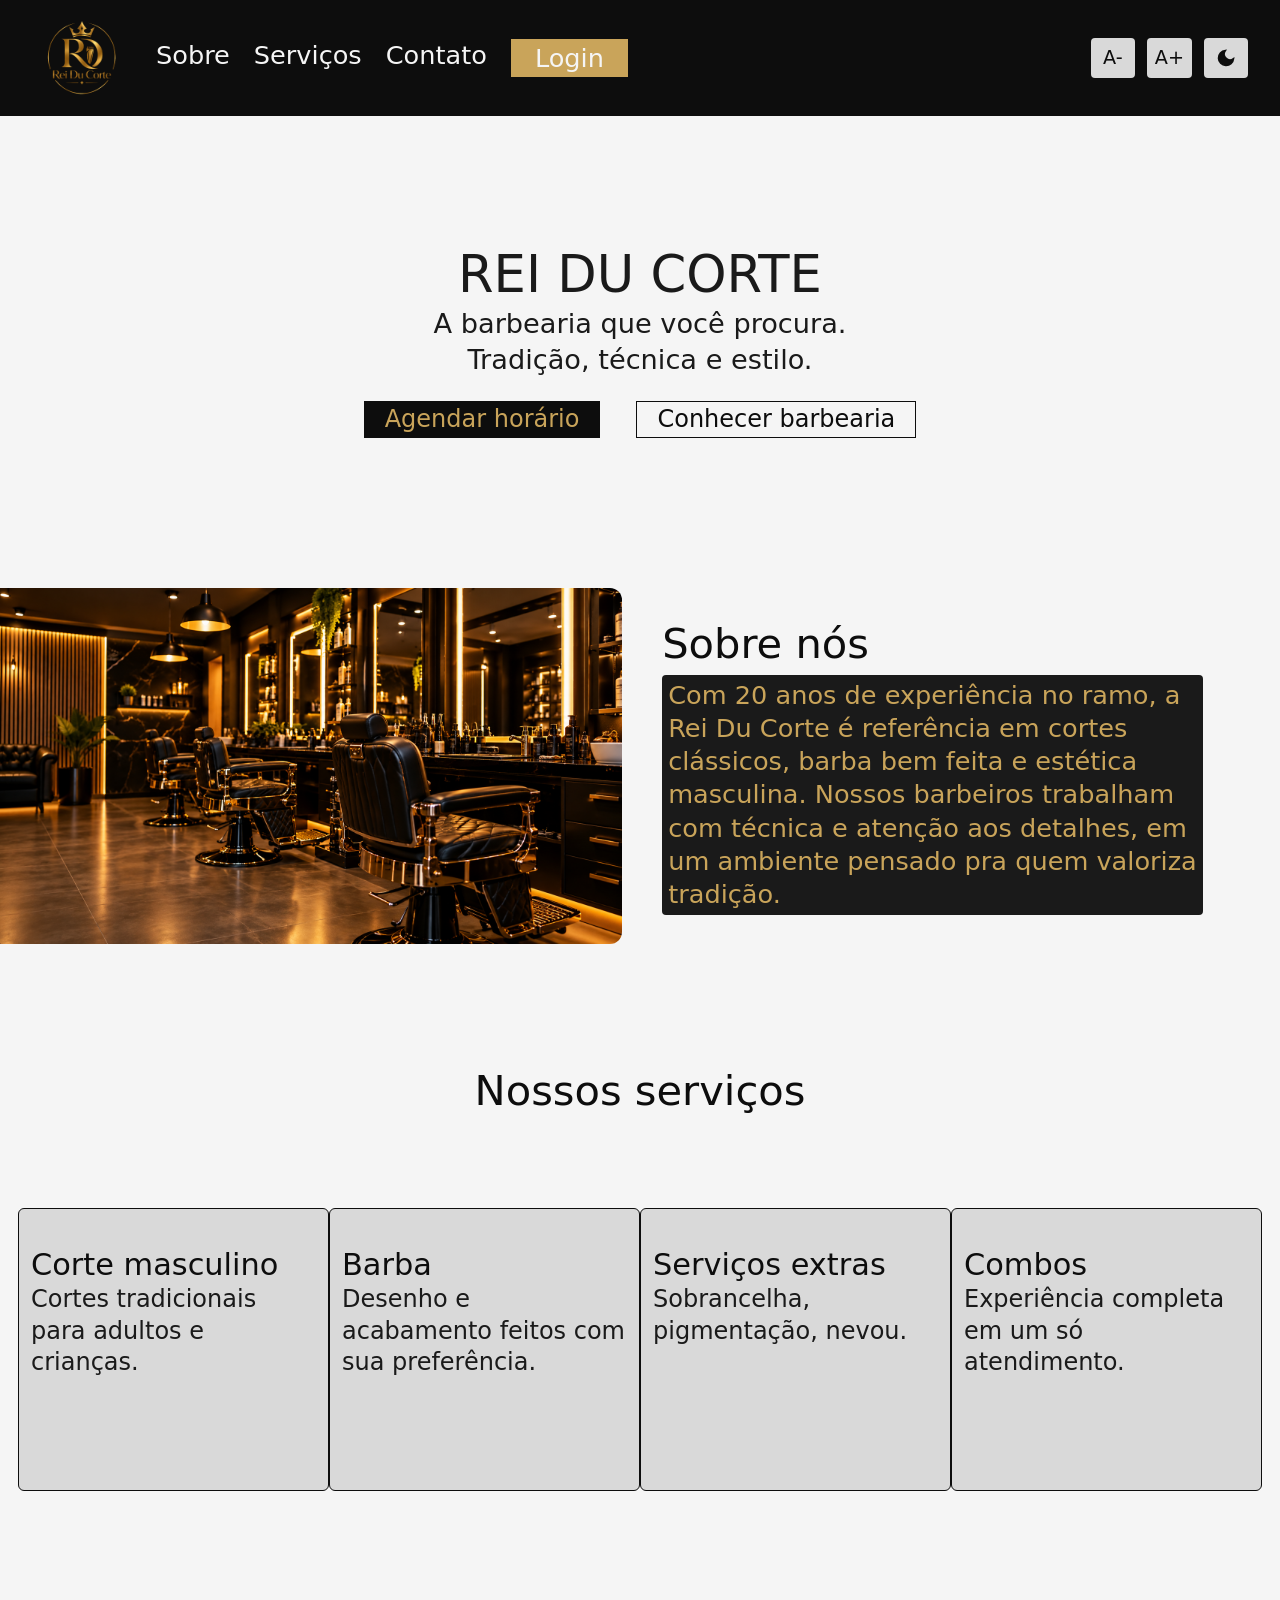
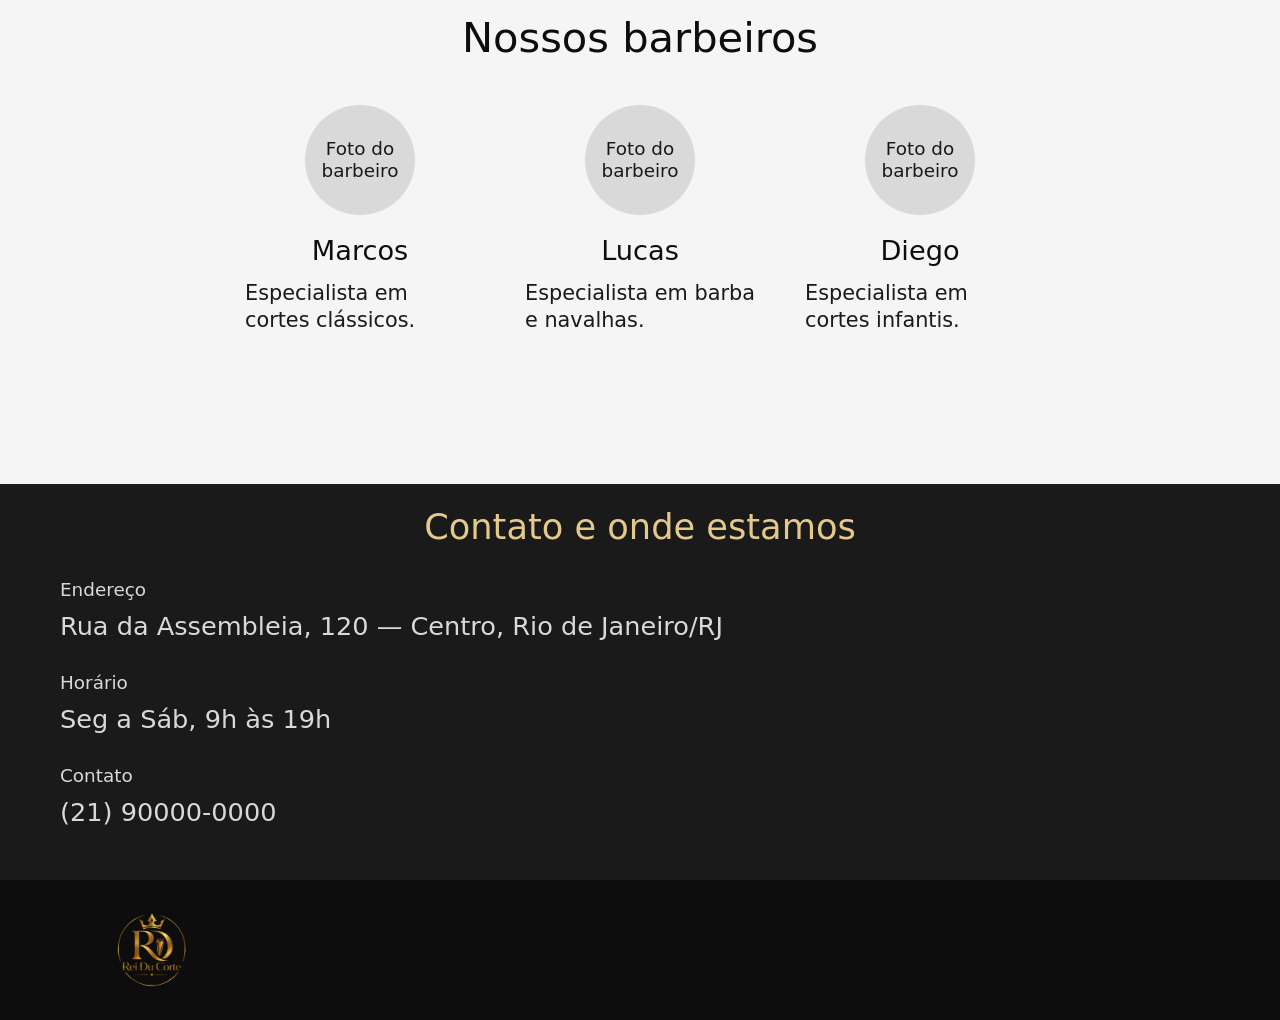
==== commit b2c5b19f: "Login.css atualizado" ====
--- a/ReiDuCorte/index.html
+++ b/ReiDuCorte/index.html
@@ -12,7 +12,7 @@
   - Ativar: descomentar a tag <script> no final do <body>.
 -->
 
-<html lang="pt-BR" data-tema="dark">
+<html lang="pt-BR" data-tema="light">
 <head>
   <meta charset="UTF-8">
   <meta name="viewport" content="width=device-width, initial-scale=1.0">
--- a/ReiDuCorte/css/index.css
+++ b/ReiDuCorte/css/index.css
@@ -26,7 +26,7 @@
   background: var(--preto);
 }
  
-.topo__logo img { height: 80px; width: auto; }
+.topo__logo img { height: 100px; width: auto; }
  
 .topo__menu { display: flex; gap: 24px; }
  
@@ -153,7 +153,6 @@
 .card p {
   font-size: 1.5rem;
   color: var(--card-texto);        
-  padding: 1 24px;
   margin-bottom: 100px;
   text-align: left;
 }
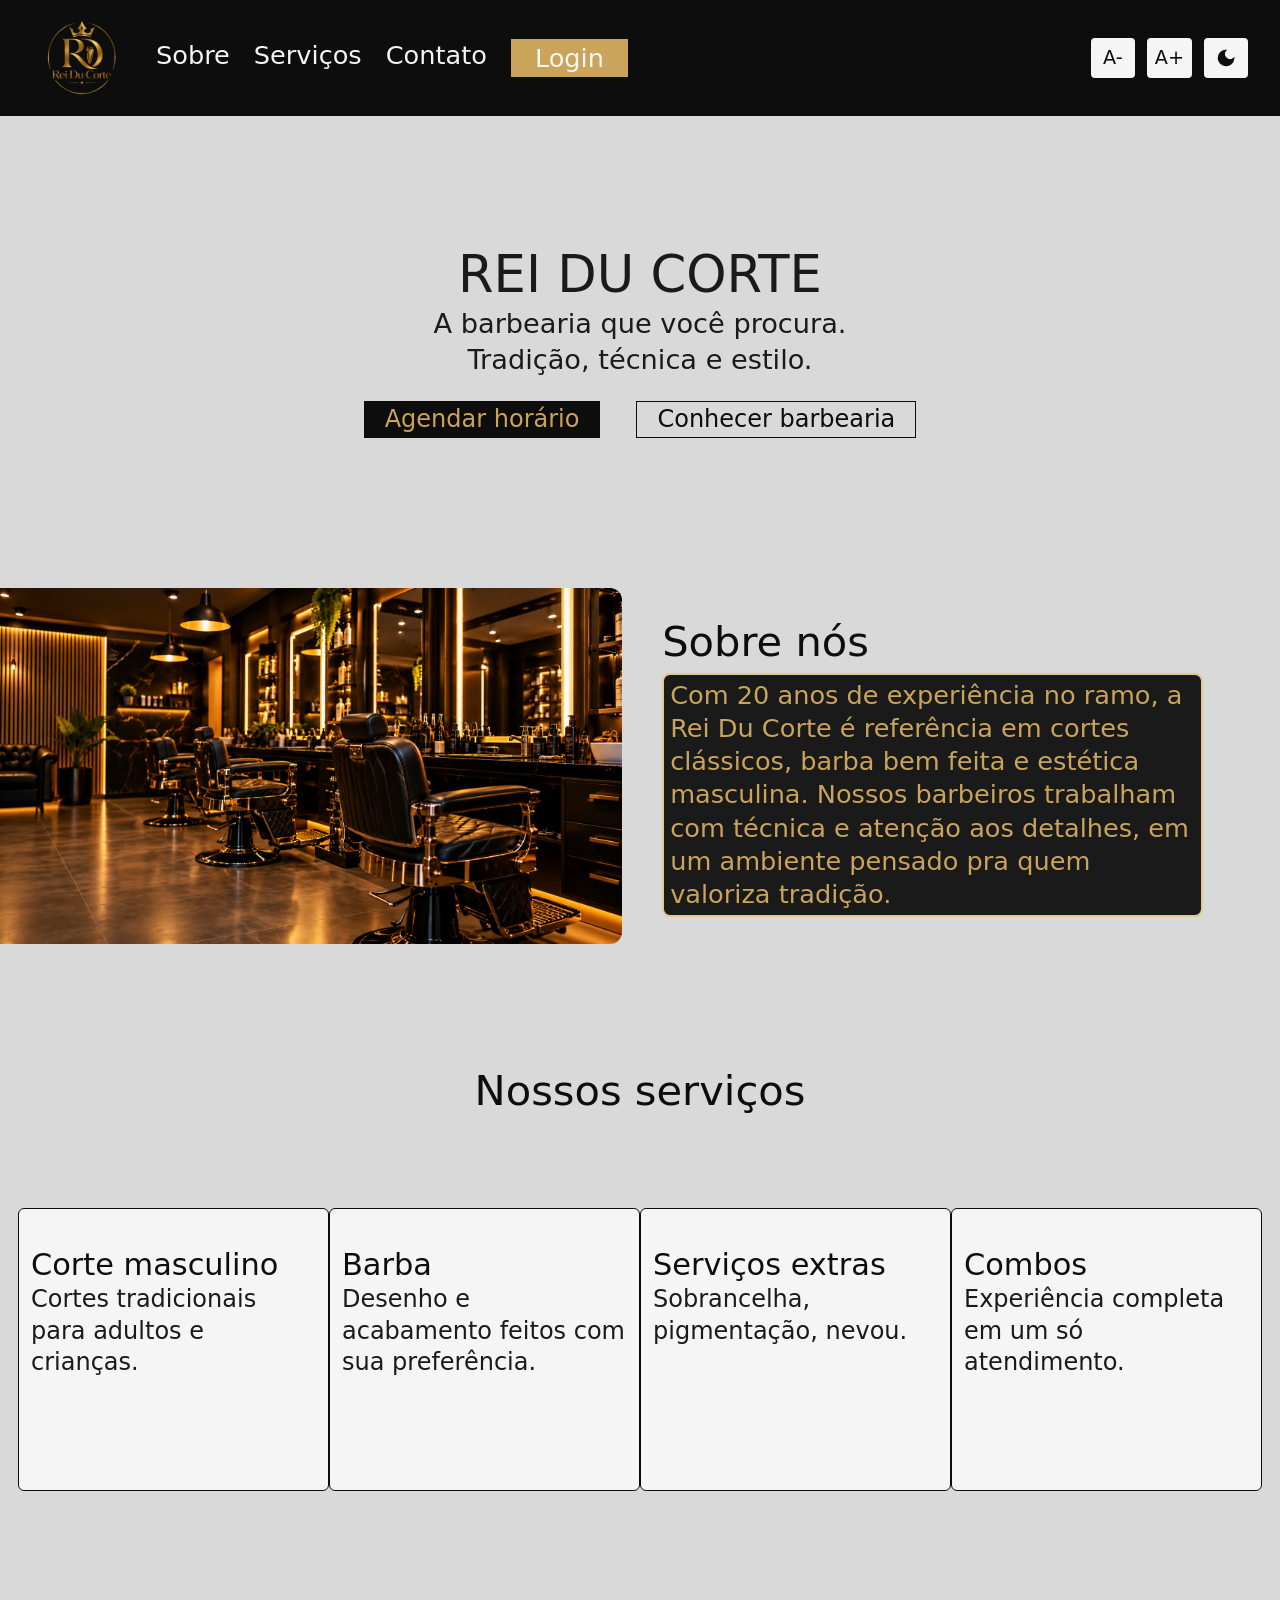
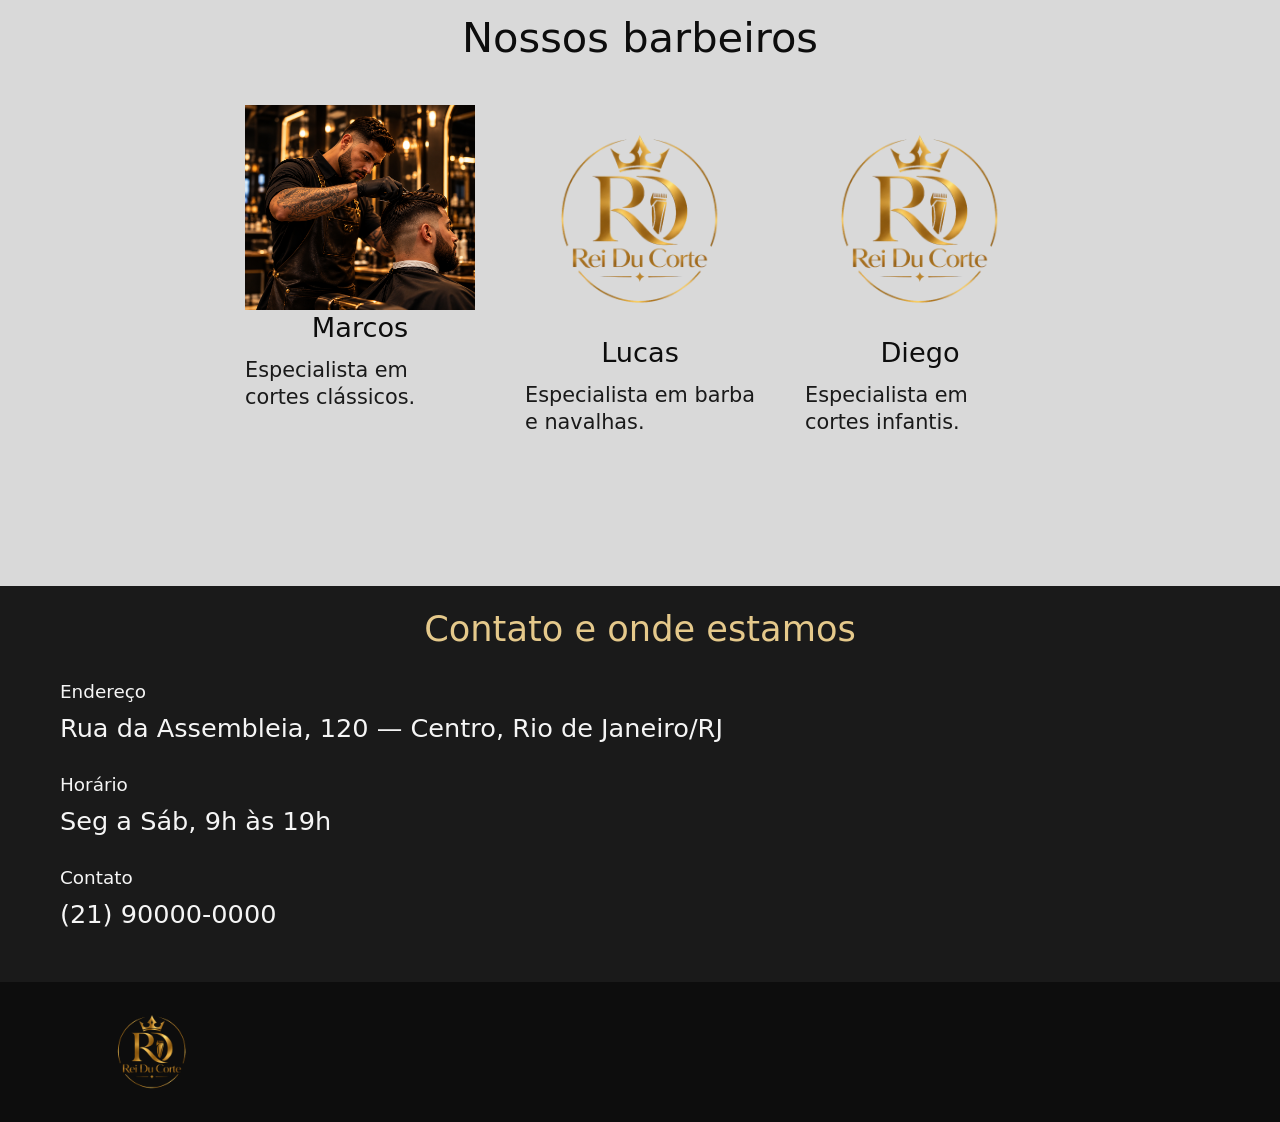
==== commit 9f2f5f89: "Mudança de cor e dashboard criado" ====
--- a/ReiDuCorte/index.html
+++ b/ReiDuCorte/index.html
@@ -12,7 +12,7 @@
   - Ativar: descomentar a tag <script> no final do <body>.
 -->
 
-<html lang="pt-BR" data-tema="light">
+<html lang="pt-BR" data-tema="dar">
 <head>
   <meta charset="UTF-8">
   <meta name="viewport" content="width=device-width, initial-scale=1.0">
@@ -88,17 +88,17 @@
       <h2>Nossos barbeiros</h2>
       <div class="barbeiros__lista">
         <article class="barbeiro">
-          <div class="barbeiro__foto">Foto do barbeiro</div>
+          <img src="img/barbeiro1.png" alt="Imagem do barbeiro">
           <h3>Marcos</h3>
           <p>Especialista em cortes clássicos.</p>
         </article>
         <article class="barbeiro">
-          <div class="barbeiro__foto">Foto do barbeiro</div>
+          <img src="img/logobarbearia.png" alt="Imagem do barbeiro">
           <h3>Lucas</h3>
           <p>Especialista em barba e navalhas.</p>
         </article>
         <article class="barbeiro">
-          <div class="barbeiro__foto">Foto do barbeiro</div>
+          <img src="img/logobarbearia.png" alt="Imagem do barbeiro">
           <h3>Diego</h3>
           <p>Especialista em cortes infantis.</p>
         </article>
--- a/ReiDuCorte/css/global.css
+++ b/ReiDuCorte/css/global.css
@@ -1,8 +1,8 @@
 :root {
-  --branco: #f5f5f5;
+  --cinza: #d9d9d9; 
   --preto: #0d0d0d;
   --escuro: #1a1a1a;
-  --cinza: #d9d9d9;
+  --branco: #f5f5f5;
   --dourado: #c9a45a;
   --dourado-claro: #e5c98b;
  
@@ -10,12 +10,15 @@
   --escala: 1;
  
 
-  --fundo-pagina: var(--branco);  
+  --fundo-pagina: var(--cinza);  
   --texto: var(--escuro);         
   --titulo: var(--preto);         
-  --card-fundo: var(--cinza);     
+  --card-fundo: var(--branco);     
   --card-titulo: var(--preto);    
-  --card-texto: var(--escuro);    
+  --card-texto: var(--escuro);
+  
+  --topo-fundo: var(--preto);
+  --topo-link: var(--cinza);
 }
  
  
@@ -23,11 +26,14 @@
   color-scheme: dark;
  
   --fundo-pagina: var(--preto);
-  --texto: var(--cinza);
-  --titulo: var(--branco);
+  --texto: var(--branco);
+  --titulo: var(--cinza);
   --card-fundo: var(--escuro);
-  --card-titulo: var(--branco);
-  --card-texto: var(--cinza);
+  --card-titulo: var(--cinza);
+  --card-texto: var(--branco);
+
+  --topo-fundo: var(--escuro);
+  --topo-link: var(--dourado-claro);
 }
  
  
@@ -70,7 +76,7 @@
   padding: 0 8px;
   border: 0;
   border-radius: 4px;
-  background: var(--cinza);
+  background: var(--branco);
   color: var(--preto);
   font: inherit;
   font-size: 19.2px;
@@ -113,13 +119,13 @@
   background: transparent;
   color: var(--preto);
 }
-.btn--contorno:hover { background: var(--preto); color: var(--branco); }
+.btn--contorno:hover { background: var(--preto); color: var(--cinza); }
  
 
 html[data-tema="dark"] .btn--escuro {
-  background: var(--cinza);
+  background: var(--branco);
   color: var(--preto);
-  border-color: var(--cinza);
+  border-color: var(--branco);
 }
 html[data-tema="dark"] .btn--escuro:hover { background: var(--dourado); border-color: var(--dourado); }
 html[data-tema="dark"] .btn--contorno { border-color: var(--dourado); color: var(--dourado); }
--- a/ReiDuCorte/css/index.css
+++ b/ReiDuCorte/css/index.css
@@ -113,7 +113,10 @@
   color: var(--dourado);
   font-size: 1.6rem;
   padding: 4px 6px;
-  border-radius: 4px;
+  border-radius: 8px;
+  border: 2px solid var(--dourado-claro);
+  ;   
+  
 }
  
 
@@ -180,7 +183,7 @@
   height: 110px;
   margin: 0 auto 18px;
   border-radius: 50%;
-  background: var(--cinza);
+  background: var(--branco);
   display: flex;
   align-items: center;
   justify-content: center;
@@ -207,7 +210,7 @@
  
 .contato {
   background: var(--escuro);
-  color: var(--cinza);             
+  color: var(--branco);             
   padding: 20px 60px 50px;
 }
  
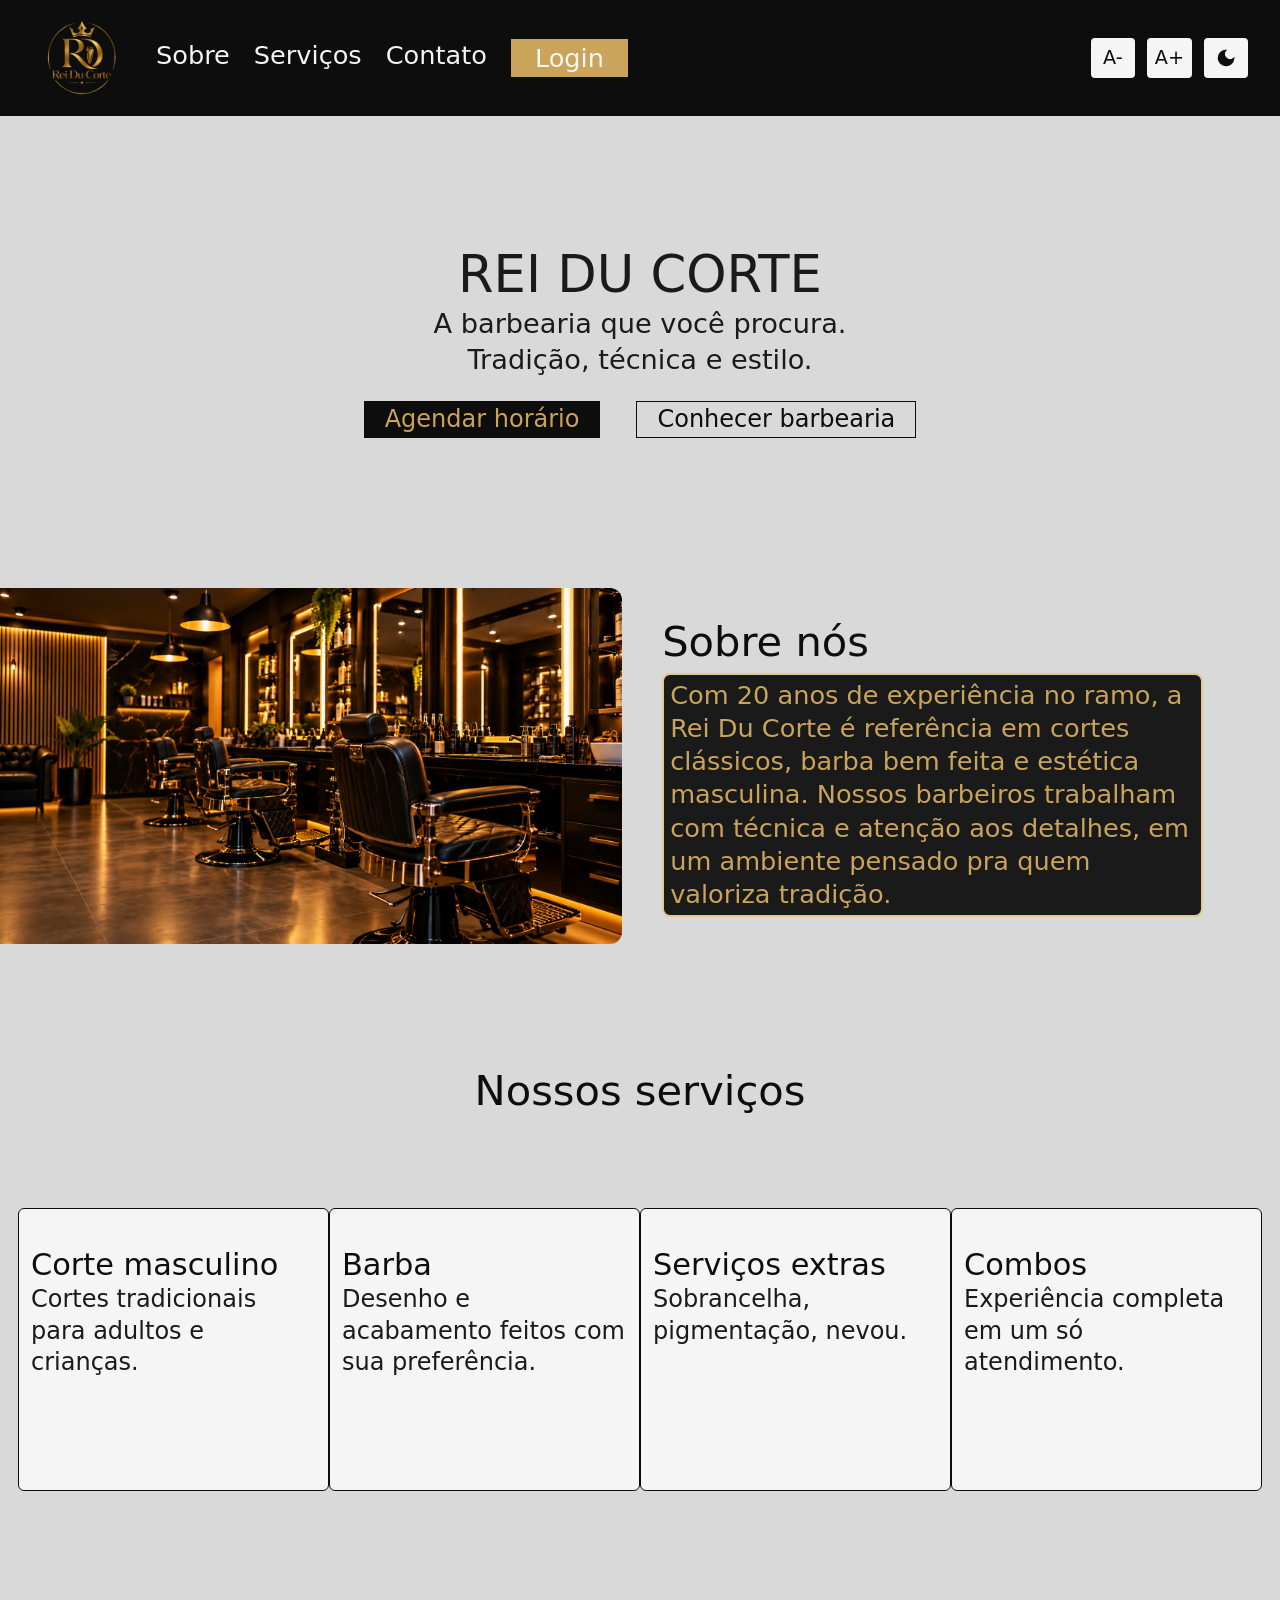
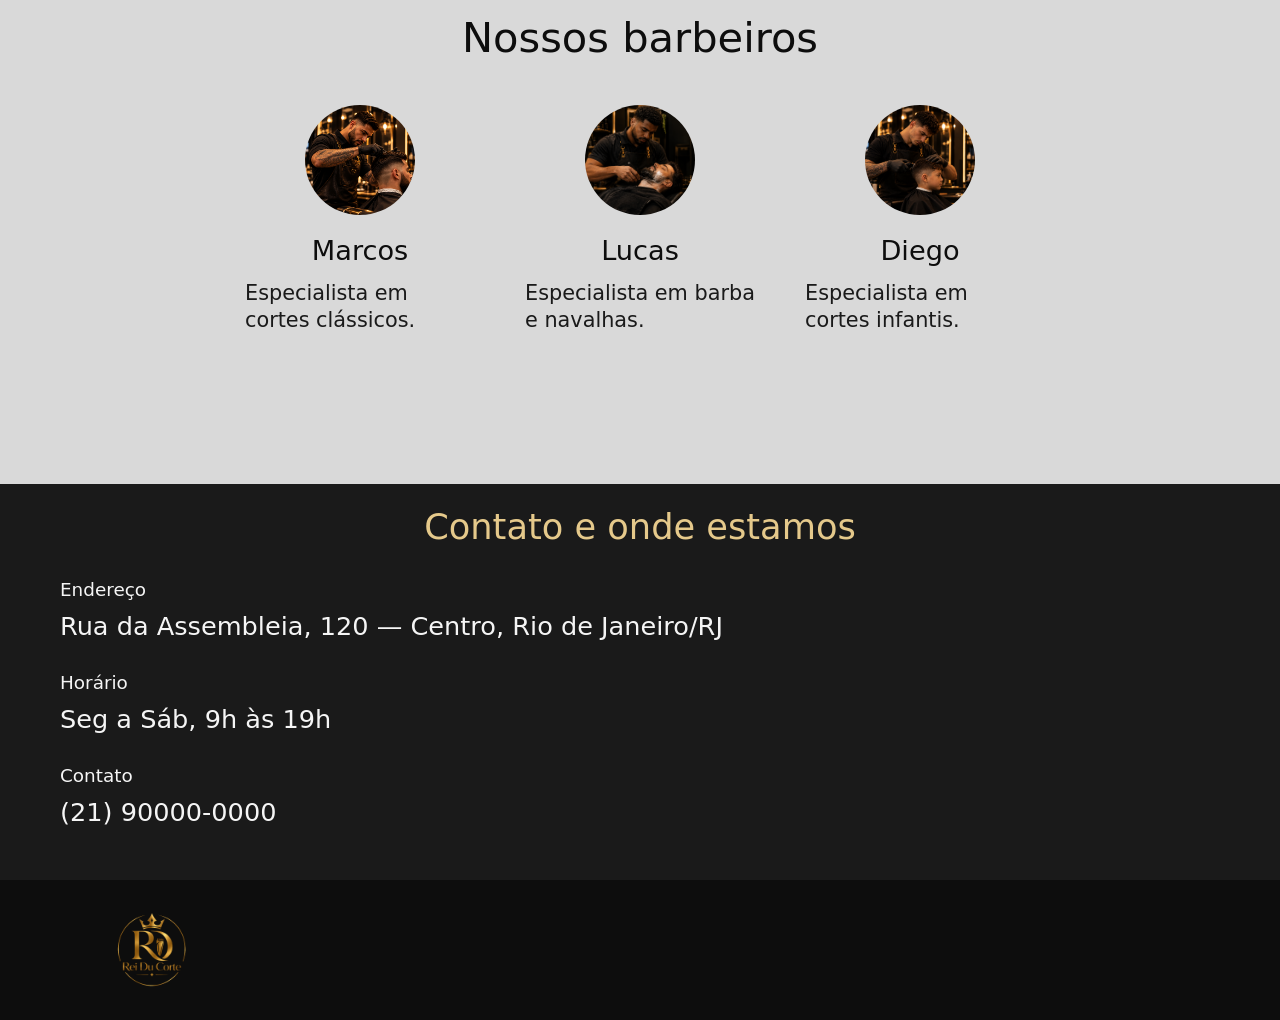
==== commit 4c0cb71c: "Adcionado fotos dos barbeiros na index" ====
--- a/ReiDuCorte/index.html
+++ b/ReiDuCorte/index.html
@@ -12,7 +12,7 @@
   - Ativar: descomentar a tag <script> no final do <body>.
 -->
 
-<html lang="pt-BR" data-tema="dar">
+<html lang="pt-BR" data-tema="light">
 <head>
   <meta charset="UTF-8">
   <meta name="viewport" content="width=device-width, initial-scale=1.0">
@@ -88,17 +88,23 @@
       <h2>Nossos barbeiros</h2>
       <div class="barbeiros__lista">
         <article class="barbeiro">
-          <img src="img/barbeiro1.png" alt="Imagem do barbeiro">
+          <div class="barbeiro__foto">
+            <img src="img/barbeiroMarcos.png" alt="Foto do barbeiro Marcos" width="110" height="110" loading="lazy">
+          </div>
           <h3>Marcos</h3>
           <p>Especialista em cortes clássicos.</p>
         </article>
         <article class="barbeiro">
-          <img src="img/logobarbearia.png" alt="Imagem do barbeiro">
+          <div class="barbeiro__foto">
+            <img src="img/barbeiroLucas.png" alt="Foto do barbeiro Lucas" width="100" height="110" loading="lazy">
+          </div>
           <h3>Lucas</h3>
           <p>Especialista em barba e navalhas.</p>
         </article>
         <article class="barbeiro">
-          <img src="img/logobarbearia.png" alt="Imagem do barbeiro">
+          <div class="barbeiro__foto">
+            <img src="img/barbeiroDiego.png" alt="Foto do barbeiro Diego" width="110" height="110" loading="lazy">
+          </div>
           <h3>Diego</h3>
           <p>Especialista em cortes infantis.</p>
         </article>
--- a/ReiDuCorte/css/global.css
+++ b/ReiDuCorte/css/global.css
@@ -123,9 +123,9 @@
  
 
 html[data-tema="dark"] .btn--escuro {
-  background: var(--branco);
+  background: var(--cinza);
   color: var(--preto);
-  border-color: var(--branco);
+  border-color: var(--cinza);
 }
 html[data-tema="dark"] .btn--escuro:hover { background: var(--dourado); border-color: var(--dourado); }
 html[data-tema="dark"] .btn--contorno { border-color: var(--dourado); color: var(--dourado); }
--- a/ReiDuCorte/css/index.css
+++ b/ReiDuCorte/css/index.css
@@ -187,11 +187,17 @@
   display: flex;
   align-items: center;
   justify-content: center;
-  padding: 10px;
+  padding: 0px;
   font-size: 1.15rem;
   line-height: 1.2;
   text-align: center;
   overflow: hidden;
+}
+
+.barbeiro__foto img {
+  width: 100%;
+  height: 100%;
+  object-fit: cover;
 }
  
 .barbeiro h3 {
@@ -250,8 +256,6 @@
 html[data-tema="dark"] .topo__menu a:hover { color: var(--dourado); }
 html[data-tema="dark"] .btn-login { background: var(--preto); color: var(--dourado-claro); }
 
-html[data-tema="dark"] .barbeiro__foto { color: var(--preto); }
- 
  
 @media (max-width: 900px) {
   :root { --altura-topo: 84px; }
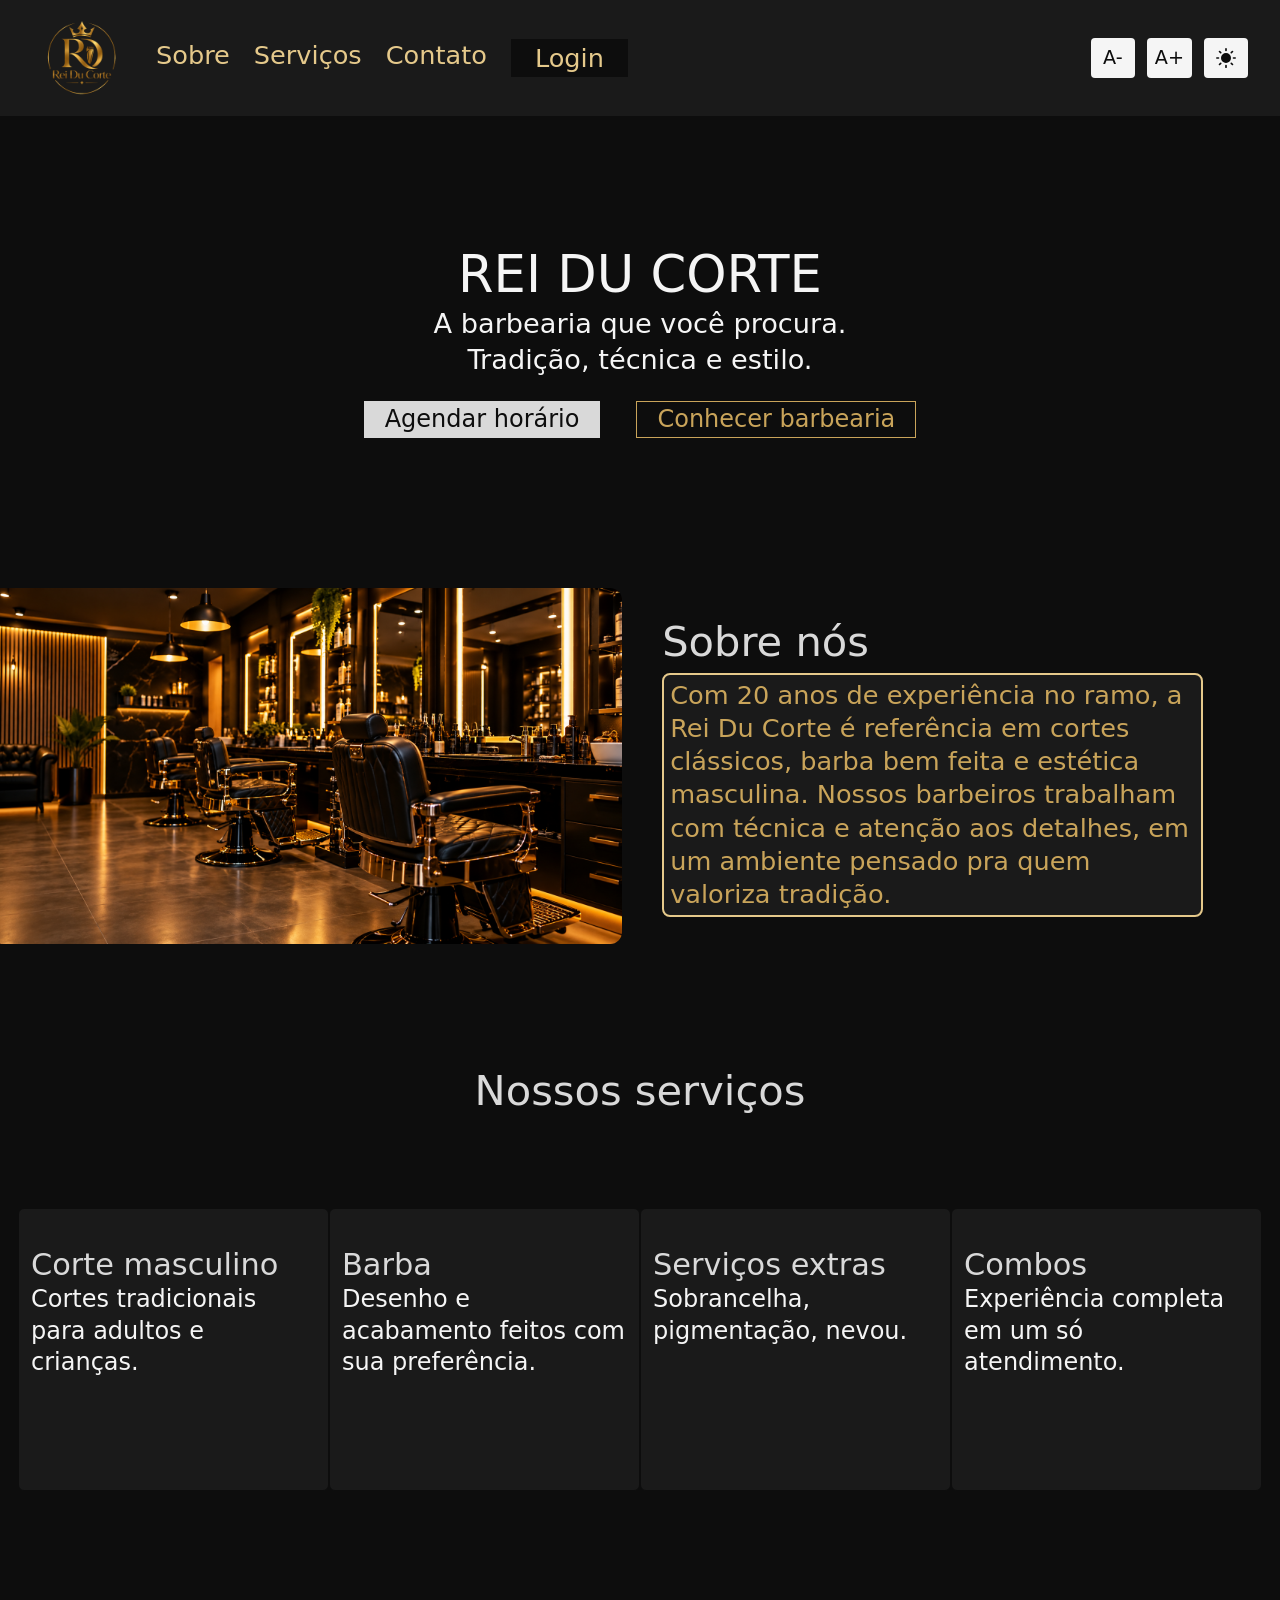
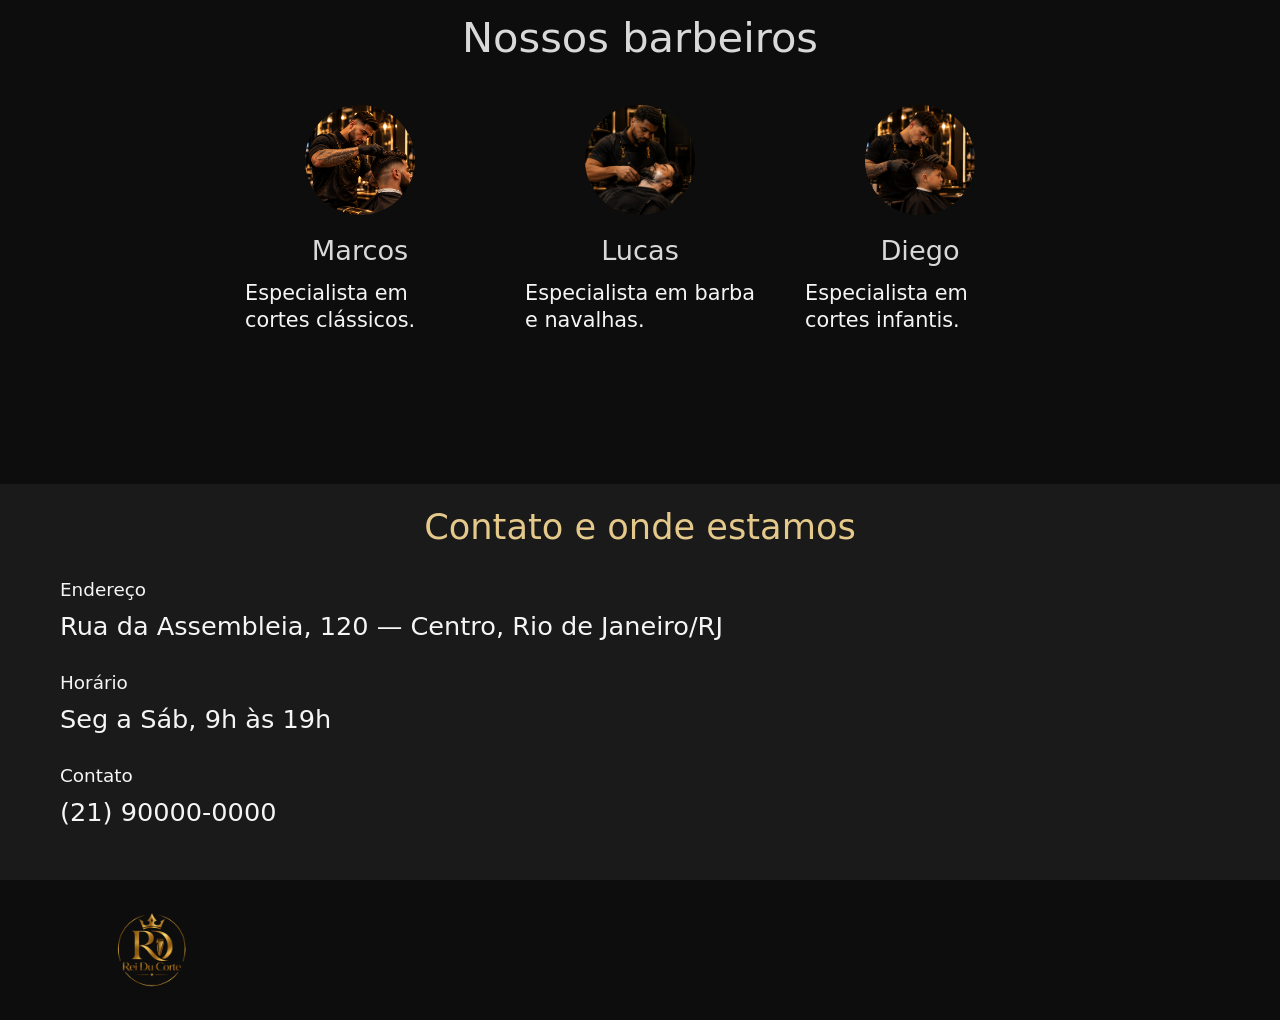
==== commit 5bff8436: "funcoes(tema, e fonte) js" ====
--- a/ReiDuCorte/index.html
+++ b/ReiDuCorte/index.html
@@ -12,7 +12,7 @@
   - Ativar: descomentar a tag <script> no final do <body>.
 -->
 
-<html lang="pt-BR" data-tema="light">
+<html lang="pt-BR" data-tema="dark">
 <head>
   <meta charset="UTF-8">
   <meta name="viewport" content="width=device-width, initial-scale=1.0">
@@ -129,6 +129,6 @@
     </div>
   </footer>
 
-  <!-- <script src="js/script.js" defer></script> -->
+<script src="js/script.js" defer></script>
 </body>
 </html>
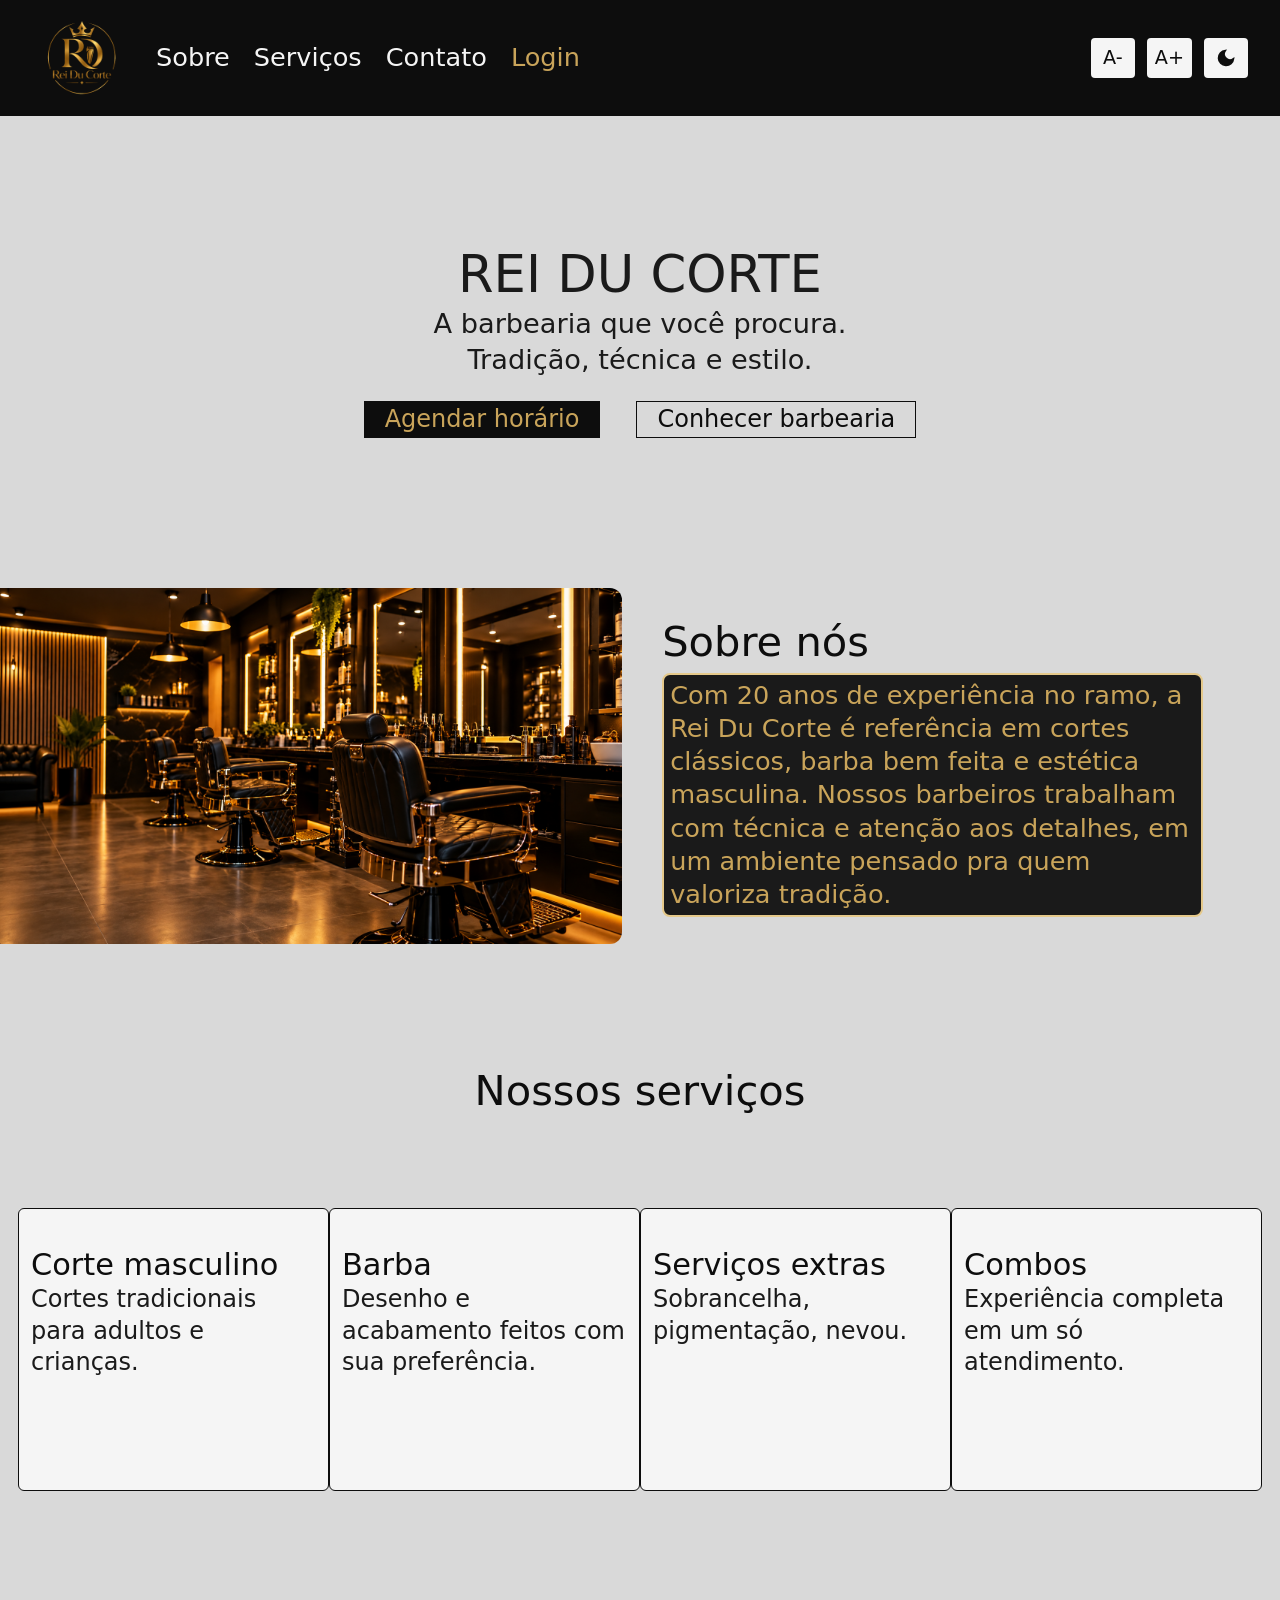
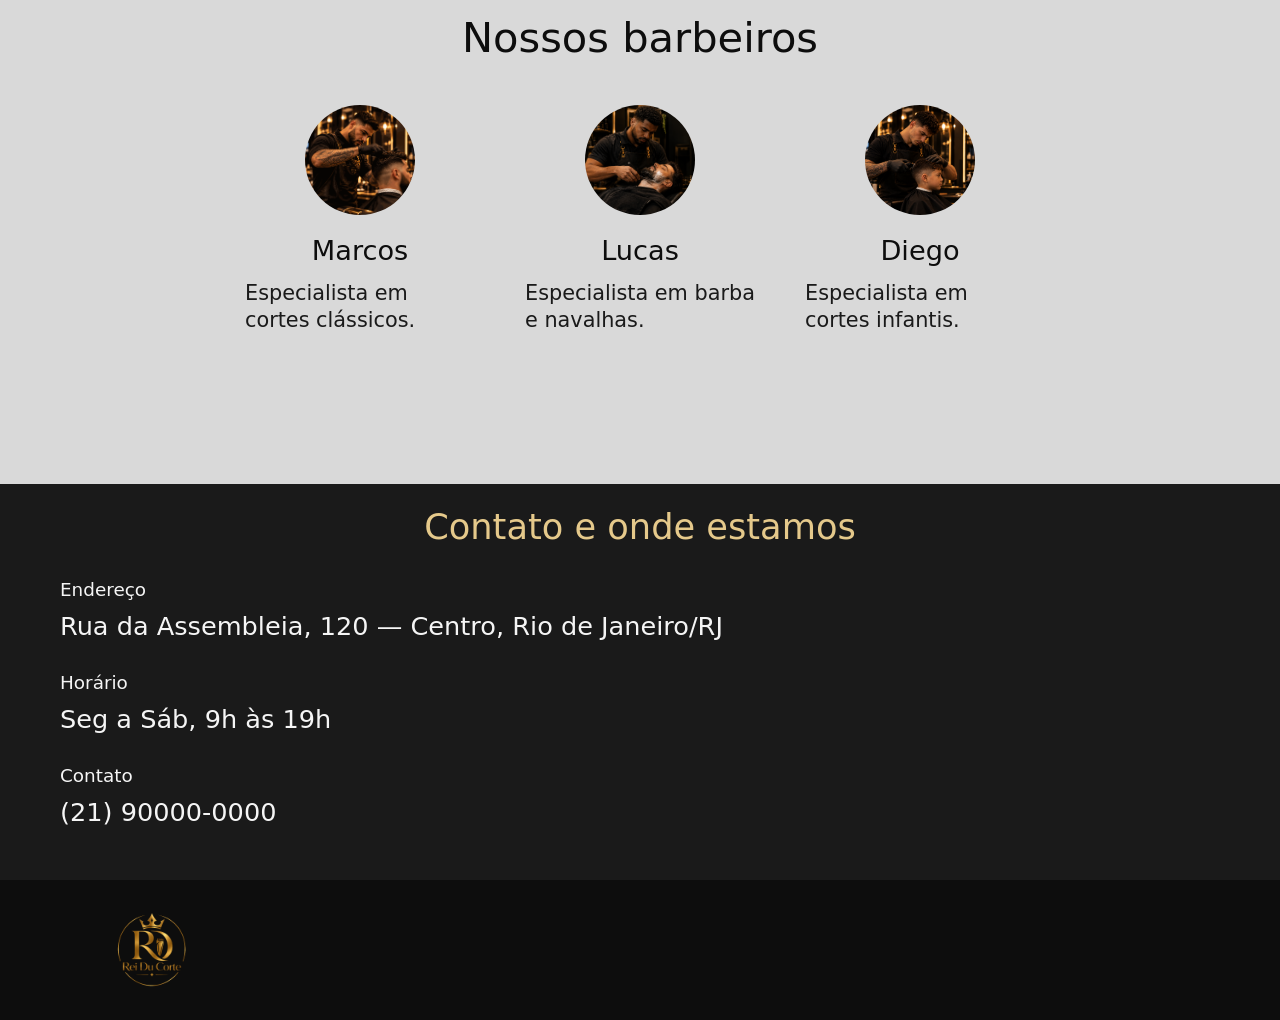
==== commit 2da9499e: "Correções na página de agendamento" ====
--- a/ReiDuCorte/index.html
+++ b/ReiDuCorte/index.html
@@ -12,7 +12,7 @@
   - Ativar: descomentar a tag <script> no final do <body>.
 -->
 
-<html lang="pt-BR" data-tema="dark">
+<html lang="pt-BR" data-tema="light">
 <head>
   <meta charset="UTF-8">
   <meta name="viewport" content="width=device-width, initial-scale=1.0">
--- a/ReiDuCorte/css/global.css
+++ b/ReiDuCorte/css/global.css
@@ -18,7 +18,7 @@
   --card-texto: var(--escuro);
   
   --topo-fundo: var(--preto);
-  --topo-link: var(--cinza);
+  --topo-link: var(--branco);
 }
  
  
@@ -31,9 +31,8 @@
   --card-fundo: var(--escuro);
   --card-titulo: var(--cinza);
   --card-texto: var(--branco);
-
   --topo-fundo: var(--escuro);
-  --topo-link: var(--dourado-claro);
+  --topo-link: var(--branco);
 }
  
  
--- a/ReiDuCorte/css/index.css
+++ b/ReiDuCorte/css/index.css
@@ -36,7 +36,10 @@
   font-size: 25.6px;
 }
  
-.topo__menu a:hover { color: var(--dourado); }
+.topo__menu a:hover { color: var(--dourado-claro); }
+
+.topo__menu a.btn-login { color: var(--dourado); }
+
  
 .topo__acoes {
   display: flex;
@@ -46,16 +49,6 @@
 }
  
 .acessibilidade { display: flex; gap: 12px; }
- 
- 
-.btn-login {
-  background: var(--dourado);
-  color: var(--preto);
-  text-decoration: none;
-  font-size: 25.6px;
-  padding: 0 24px;
-  line-height: 1.5;
-}
  
 .btn-login:hover { filter: brightness(1.1); }
 
@@ -250,12 +243,7 @@
  
  
 html[data-tema="dark"] .hero h1 { color: var(--branco); }
- 
 html[data-tema="dark"] .topo { background: var(--escuro); }
-html[data-tema="dark"] .topo__menu a { color: var(--dourado-claro); }
-html[data-tema="dark"] .topo__menu a:hover { color: var(--dourado); }
-html[data-tema="dark"] .btn-login { background: var(--preto); color: var(--dourado-claro); }
-
  
 @media (max-width: 900px) {
   :root { --altura-topo: 84px; }
